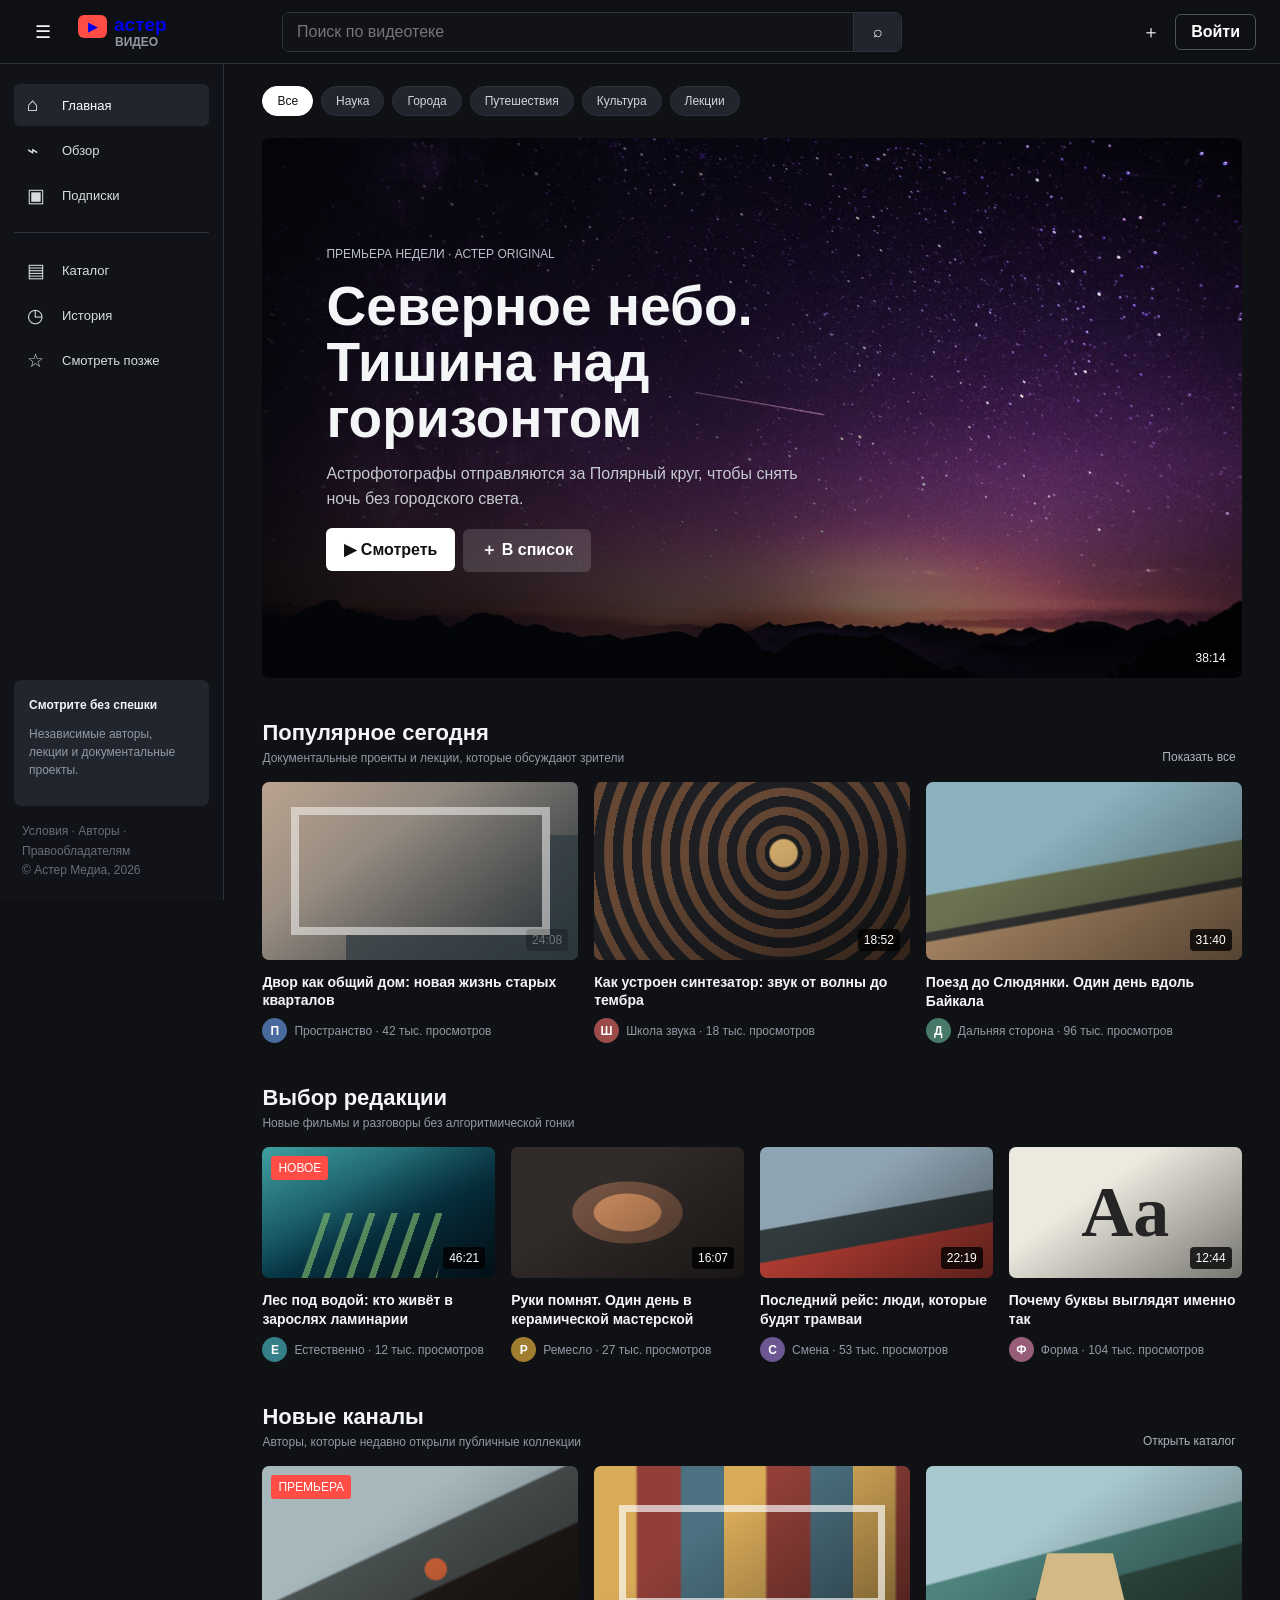
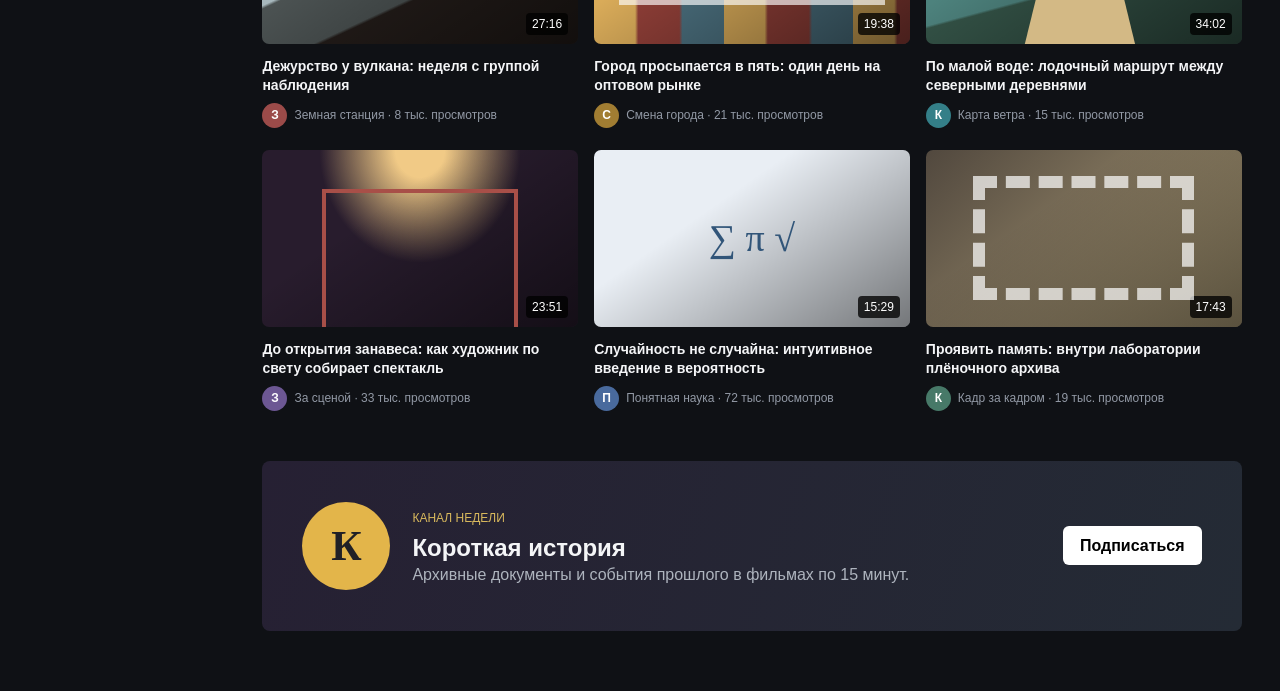
==== src/remnawave_manager/data/disguises/02-aster-observatory/index.html @ 61f70ca3 "First commit" ====
<!doctype html><html lang="ru"><head><meta charset="utf-8"><meta name="viewport" content="width=device-width,initial-scale=1"><meta name="robots" content="noindex,nofollow,noarchive"><meta name="referrer" content="no-referrer"><meta http-equiv="Content-Security-Policy" content="default-src 'self'; img-src 'self' data:; style-src 'self'; script-src 'self'; connect-src 'none'; object-src 'none'; base-uri 'none'; form-action 'self'"><title>Астер Видео — истории, которые остаются</title><link rel="stylesheet" href="styles.css"><script src="app.js" defer></script></head><body>
<header class="top"><button class="menu" aria-label="Открыть меню">☰</button><a class="logo" href="#home"><i>▶</i>астер<span>видео</span></a><label class="search"><input id="search" type="search" placeholder="Поиск по видеотеке" aria-label="Поиск видео"><button class="search-submit" aria-label="Найти">⌕</button></label><div class="actions"><button aria-label="Загрузить видео" data-upload>＋</button><button class="account" data-auth>Войти</button></div></header>
<aside class="sidebar"><nav><a class="active" href="#home"><span>⌂</span>Главная</a><a href="#discover"><span>⌁</span>Обзор</a><a href="#login" data-auth><span>▣</span>Подписки</a></nav><hr><nav><a href="#catalog"><span>▤</span>Каталог</a><a href="#login" data-auth><span>◷</span>История</a><a href="#login" data-auth><span>☆</span>Смотреть позже</a></nav><div class="side-note"><strong>Смотрите без спешки</strong><p>Независимые авторы, лекции и документальные проекты.</p></div><small>Условия · Авторы · Правообладателям<br>© Астер Медиа, 2026</small></aside>
<main id="home"><div class="chips" role="tablist"><button class="active" data-filter="all">Все</button><button data-filter="science">Наука</button><button data-filter="city">Города</button><button data-filter="travel">Путешествия</button><button data-filter="culture">Культура</button><button data-filter="education">Лекции</button></div>
<section class="featured" data-kind="science" data-search="звездное небо астрофотография север экспедиция"><img src="hero.jpg" alt="Звёздное небо над горным горизонтом"><div class="fade"></div><div class="feature-copy"><span>Премьера недели · Астер Original</span><h1>Северное небо.<br>Тишина над горизонтом</h1><p>Астрофотографы отправляются за Полярный круг, чтобы снять ночь без городского света.</p><button class="watch" data-video="Северное небо">▶ Смотреть</button><button class="later" data-auth>＋ В список</button></div><div class="duration">38:14</div></section>
<section class="section" id="discover"><header><div><h2>Популярное сегодня</h2><p>Документальные проекты и лекции, которые обсуждают зрители</p></div><button class="all" data-section="Популярное сегодня">Показать все</button></header><div class="video-grid progress-row" id="catalog">
<article data-kind="city" data-search="архитектура двор город реставрация"><button class="thumb thumb-city" data-video="Двор как общий дом"><span class="play">▶</span><i>24:08</i></button><h3>Двор как общий дом: новая жизнь старых кварталов</h3><p><span class="channel channel-blue">П</span>Пространство · 42 тыс. просмотров</p></article>
<article data-kind="education" data-search="музыка синтезатор лекция звук"><button class="thumb thumb-sound" data-video="Как устроен синтезатор"><span class="play">▶</span><i>18:52</i></button><h3>Как устроен синтезатор: звук от волны до тембра</h3><p><span class="channel channel-red">Ш</span>Школа звука · 18 тыс. просмотров</p></article>
<article data-kind="travel" data-search="поезд путешествие байкал маршрут"><button class="thumb thumb-rail" data-video="Поезд до Слюдянки"><span class="play">▶</span><i>31:40</i></button><h3>Поезд до Слюдянки. Один день вдоль Байкала</h3><p><span class="channel channel-green">Д</span>Дальняя сторона · 96 тыс. просмотров</p></article></div></section>
<section class="section"><header><div><h2>Выбор редакции</h2><p>Новые фильмы и разговоры без алгоритмической гонки</p></div></header><div class="video-grid editorial">
<article data-kind="science" data-search="биолог море водоросли исследование"><button class="thumb thumb-sea" data-video="Лес под водой"><span class="badge">НОВОЕ</span><span class="play">▶</span><i>46:21</i></button><h3>Лес под водой: кто живёт в зарослях ламинарии</h3><p><span class="channel channel-cyan">Е</span>Естественно · 12 тыс. просмотров</p></article>
<article data-kind="culture" data-search="керамика мастерская ремесло портрет"><button class="thumb thumb-clay" data-video="Руки помнят"><span class="play">▶</span><i>16:07</i></button><h3>Руки помнят. Один день в керамической мастерской</h3><p><span class="channel channel-yellow">Р</span>Ремесло · 27 тыс. просмотров</p></article>
<article data-kind="city" data-search="трамвай транспорт город инженер"><button class="thumb thumb-tram" data-video="Последний рейс"><span class="play">▶</span><i>22:19</i></button><h3>Последний рейс: люди, которые будят трамваи</h3><p><span class="channel channel-purple">С</span>Смена · 53 тыс. просмотров</p></article>
<article data-kind="education" data-search="типографика шрифт дизайн буквы"><button class="thumb thumb-type" data-video="Почему буквы выглядят так"><span class="play">▶</span><i>12:44</i></button><h3>Почему буквы выглядят именно так</h3><p><span class="channel channel-pink">Ф</span>Форма · 104 тыс. просмотров</p></article></div></section>
<section class="section fresh-channels"><header><div><h2>Новые каналы</h2><p>Авторы, которые недавно открыли публичные коллекции</p></div><button class="all" data-section="Новые каналы">Открыть каталог</button></header><div class="video-grid discoveries">
<article data-kind="science" data-search="геология вулканы экспедиция камчатка наука"><button class="thumb thumb-volcano" data-video="Дежурство у вулкана"><span class="badge">ПРЕМЬЕРА</span><span class="play">▶</span><i>27:16</i></button><h3>Дежурство у вулкана: неделя с группой наблюдения</h3><p><span class="channel channel-red">З</span>Земная станция · 8 тыс. просмотров</p></article>
<article data-kind="city" data-search="рынок город люди профессии утро"><button class="thumb thumb-market" data-video="Город просыпается в пять"><span class="play">▶</span><i>19:38</i></button><h3>Город просыпается в пять: один день на оптовом рынке</h3><p><span class="channel channel-yellow">С</span>Смена города · 21 тыс. просмотров</p></article>
<article data-kind="travel" data-search="река лодка север путешествие деревня"><button class="thumb thumb-river" data-video="По малой воде"><span class="play">▶</span><i>34:02</i></button><h3>По малой воде: лодочный маршрут между северными деревнями</h3><p><span class="channel channel-cyan">К</span>Карта ветра · 15 тыс. просмотров</p></article>
<article data-kind="culture" data-search="театр свет сцена культура спектакль"><button class="thumb thumb-stage" data-video="До открытия занавеса"><span class="play">▶</span><i>23:51</i></button><h3>До открытия занавеса: как художник по свету собирает спектакль</h3><p><span class="channel channel-purple">З</span>За сценой · 33 тыс. просмотров</p></article>
<article data-kind="education" data-search="математика вероятность лекция обучение"><button class="thumb thumb-math" data-video="Случайность не случайна"><span class="play">▶</span><i>15:29</i></button><h3>Случайность не случайна: интуитивное введение в вероятность</h3><p><span class="channel channel-blue">П</span>Понятная наука · 72 тыс. просмотров</p></article>
<article data-kind="culture" data-search="плёнка фотография архив культура лаборатория"><button class="thumb thumb-film" data-video="Проявить память"><span class="play">▶</span><i>17:43</i></button><h3>Проявить память: внутри лаборатории плёночного архива</h3><p><span class="channel channel-green">К</span>Кадр за кадром · 19 тыс. просмотров</p></article>
</div></section>
<section class="channel-banner"><span class="channel-mark">К</span><div><small>КАНАЛ НЕДЕЛИ</small><h2>Короткая история</h2><p>Архивные документы и события прошлого в фильмах по 15 минут.</p></div><button data-auth>Подписаться</button></section><p class="empty" hidden>По вашему запросу ничего не найдено. Попробуйте другое слово.</p></main>
<div class="viewer" hidden><div class="viewer-card" role="dialog" aria-modal="true" aria-label="Просмотр видео"><button class="viewer-close" aria-label="Закрыть">×</button><div class="screen"><div class="spinner"></div><span>Подготовка защищённого потока…</span></div><div class="viewer-info"><div><h2></h2><p>Полные версии премьер доступны участникам предпросмотра.</p></div><button data-auth>Получить доступ</button></div></div></div>
<div class="auth-modal" hidden><div class="auth-card" role="dialog" aria-modal="true" aria-labelledby="auth-title"><button class="auth-close" aria-label="Закрыть">×</button><span class="auth-logo">▶</span><h2 id="auth-title">Вход в Астер Видео</h2><p>Используйте почту, на которую пришло приглашение к предпросмотру.</p><form><label>Электронная почта<input type="email" required placeholder="name@example.ru"></label><label>Пароль<input type="password" required minlength="8" placeholder="Не менее 8 символов"></label><button>Продолжить</button></form><div class="token-step" hidden><strong>Нужен токен зрителя</strong><p>Аккаунт не найден в текущей волне предпросмотра. Токен выдаётся киноклубами и авторам каналов.</p><input type="text" placeholder="ASTR-••••-••••" aria-label="Токен зрителя"><button class="token-check">Проверить токен</button></div><small>Открытая видеотека и трейлеры доступны без регистрации.</small></div></div><div class="toast" role="status" hidden></div></body></html>
---- src/remnawave_manager/data/disguises/02-aster-observatory/styles.css ----
:root{--bg:#0f1115;--panel:#171a20;--soft:#21252d;--line:#2d323b;--ink:#f4f5f7;--muted:#9299a5;--accent:#ff4d45}*{box-sizing:border-box}body{margin:0;background:var(--bg);color:var(--ink);font-family:Arial,sans-serif;letter-spacing:0}button,input{font:inherit}button{cursor:pointer}.top{height:64px;position:fixed;z-index:20;inset:0 0 auto 0;display:grid;grid-template-columns:40px 190px minmax(260px,620px) 1fr;align-items:center;gap:14px;padding:0 24px;background:rgba(15,17,21,.96);border-bottom:1px solid var(--line)}.menu,.actions>button:not(.account){width:38px;height:38px;border:0;border-radius:50%;background:transparent;color:var(--ink);font-size:18px}.menu:hover,.actions>button:hover{background:var(--soft)}.logo{font-size:19px;font-weight:800;text-decoration:none}.logo i{display:inline-grid;place-items:center;width:29px;height:23px;margin-right:7px;border-radius:6px;background:var(--accent);font-style:normal;font-size:12px}.logo span{display:block;margin-left:37px;margin-top:-3px;color:var(--muted);font-size:12px;text-transform:uppercase}.search{height:40px;display:flex;border:1px solid var(--line);border-radius:7px;overflow:hidden}.search input{flex:1;min-width:0;border:0;background:#111318;color:#fff;padding:0 14px;outline:0}.search button{width:48px;border:0;border-left:1px solid var(--line);background:var(--soft);color:#fff}.actions{display:flex;align-items:center;justify-content:flex-end;gap:5px}.account{height:36px;border:1px solid #4a5260;border-radius:6px;padding:0 15px;background:transparent;color:#fff;font-weight:700}.sidebar{position:fixed;z-index:10;top:64px;bottom:0;width:224px;padding:20px 14px;display:flex;flex-direction:column;background:#111318;border-right:1px solid var(--line)}.sidebar nav{display:grid;gap:3px}.sidebar a{height:42px;display:flex;align-items:center;gap:16px;padding:0 13px;border-radius:6px;color:#d7dbe0;text-decoration:none;font-size:13px}.sidebar a span{width:19px;font-size:19px}.sidebar a.active,.sidebar a:hover{background:var(--soft);color:#fff}.sidebar hr{width:100%;border:0;border-top:1px solid var(--line);margin:16px 0}.side-note{margin-top:auto;padding:15px;border-radius:7px;background:var(--soft)}.side-note strong{font-size:12px}.side-note p{font-size:12px;line-height:1.5;color:var(--muted)}.sidebar>small{padding:16px 8px 0;color:#666d79;font-size:12px;line-height:1.6}main{min-width:0;margin-left:224px;padding:86px clamp(18px,3vw,48px) 60px}.chips{display:flex;gap:8px;overflow:auto;margin-bottom:22px}.chips button{white-space:nowrap;border:1px solid var(--line);border-radius:17px;padding:7px 14px;background:var(--soft);color:#d1d5db;font-size:12px}.chips button.active{background:#fff;color:#111;border-color:#fff}.featured{height:min(58vw,540px);min-height:390px;position:relative;overflow:hidden;border-radius:8px;background:#060708}.featured>img{width:100%;height:100%;object-fit:cover}.fade{position:absolute;inset:0;background:linear-gradient(90deg,rgba(3,5,8,.93) 0%,rgba(3,5,8,.56) 48%,rgba(3,5,8,.05) 80%),linear-gradient(0deg,rgba(3,5,8,.5),transparent 40%)}.feature-copy{position:absolute;left:clamp(24px,5vw,72px);top:50%;transform:translateY(-50%);max-width:570px}.feature-copy>span{font-size:12px;color:#b9c0ca;text-transform:uppercase}.feature-copy h1{font-size:clamp(36px,4.3vw,66px);line-height:1.02;margin:16px 0}.feature-copy p{max-width:500px;color:#c4c9d0;line-height:1.55}.feature-copy button{height:43px;border:0;border-radius:6px;padding:0 18px;font-weight:700}.watch{background:#fff;color:#111}.later{margin-left:8px;background:rgba(255,255,255,.15);color:#fff}.duration,.thumb i{position:absolute;right:10px;bottom:9px;padding:4px 6px;border-radius:4px;background:rgba(0,0,0,.78);color:#fff;font-style:normal;font-size:12px}.section{margin-top:42px}.section>header{display:flex;justify-content:space-between;align-items:end;margin-bottom:17px}.section h2{margin:0 0 5px;font-size:22px}.section header p{margin:0;color:var(--muted);font-size:12px}.all{border:0;background:transparent;color:#aeb5bf;font-size:12px}.video-grid{display:grid;grid-template-columns:repeat(3,minmax(0,1fr));gap:22px 16px}.editorial{grid-template-columns:repeat(4,minmax(0,1fr))}.video-grid article{min-width:0}.thumb{width:100%;aspect-ratio:16/9;position:relative;overflow:hidden;border:0;border-radius:7px;background-color:#252932;color:#fff}.thumb:before,.thumb:after{content:"";position:absolute}.thumb:before{inset:0;background:linear-gradient(145deg,transparent 35%,rgba(0,0,0,.5))}.thumb-city{background:linear-gradient(135deg,#baa38f,#505d65)}.thumb-city:after{inset:14% 9%;border:8px solid rgba(255,255,255,.5);box-shadow:55px 28px 0 rgba(45,58,64,.7)}.thumb-sound{background:radial-gradient(circle at 60% 40%,#e6bb75 0 6%,transparent 7%),repeating-radial-gradient(circle at 60% 40%,#654734 0 8px,#1e1f23 9px 19px)}.thumb-rail{background:linear-gradient(170deg,#8bb2be 0 48%,#6c7353 49% 64%,#333 65% 68%,#a88664 69%)}.thumb-sea{background:linear-gradient(155deg,#3fa0a0,#07394a 58%,#061f2d)}.thumb-sea:after{width:60%;height:100%;left:15%;background:repeating-linear-gradient(100deg,transparent 0 15px,rgba(134,193,109,.6) 16px 22px);transform:skew(-10deg)}.thumb-clay{background:radial-gradient(ellipse at center,#c8895d 0 20%,#725241 21% 33%,#312b29 34% 100%)}.thumb-tram{background:linear-gradient(170deg,#8fa4b3 0 48%,#323c3e 49% 67%,#b63e34 68%)}.thumb-type{background:#ece9df;color:#191919}.thumb-type:after{content:"Aa";inset:0;display:grid;place-items:center;font:bold 72px Georgia;color:#252525}.play{position:absolute;z-index:2;left:50%;top:50%;transform:translate(-50%,-50%);display:grid;place-items:center;width:42px;height:42px;border-radius:50%;background:rgba(8,9,12,.75);opacity:0;transition:.2s}.thumb:hover .play,.thumb:focus .play{opacity:1}.thumb b{position:absolute;left:0;right:0;bottom:0;height:3px;background:#555}.thumb b u{display:block;width:38%;height:100%;background:var(--accent)}.badge{position:absolute;z-index:2;left:9px;top:9px;padding:5px 7px;border-radius:3px;background:var(--accent);font-size:12px}.video-grid h3{margin:10px 0 8px;font-size:14px;line-height:1.35}.video-grid p{display:flex;align-items:center;gap:7px;margin:0;color:var(--muted);font-size:12px}.channel{display:grid;place-items:center;width:25px;height:25px;border-radius:50%;color:#fff;font-weight:700}.channel-blue{background:#496a9d}.channel-red{background:#9b4b49}.channel-green{background:#477968}.channel-cyan{background:#347f88}.channel-yellow{background:#a17d32}.channel-purple{background:#6c5793}.channel-pink{background:#985d78}.channel-banner{margin-top:50px;min-height:170px;display:flex;align-items:center;gap:22px;padding:26px 40px;border-radius:8px;background:linear-gradient(110deg,#262033,#242b35)}.channel-mark{display:grid;place-items:center;width:88px;height:88px;border-radius:50%;background:#e3b54a;color:#202026;font:bold 42px Georgia}.channel-banner div{flex:1}.channel-banner small{color:#d9b95d}.channel-banner h2{margin:8px 0 4px}.channel-banner p{margin:0;color:#aeb4be}.channel-banner button{height:39px;border:0;border-radius:6px;padding:0 17px;background:#fff;font-weight:700}.empty{text-align:center;padding:50px;color:var(--muted)}.viewer[hidden],.toast[hidden]{display:none}.viewer{position:fixed;z-index:50;inset:0;display:grid;place-items:center;padding:20px;background:rgba(0,0,0,.82)}.viewer-card{width:min(900px,100%);position:relative;background:var(--panel);border-radius:8px;overflow:hidden}.viewer-close{position:absolute;z-index:3;right:10px;top:8px;border:0;background:rgba(0,0,0,.5);color:#fff;font-size:24px}.screen{aspect-ratio:16/9;display:grid;place-items:center;align-content:center;gap:18px;background:#050607;color:var(--muted)}.spinner{width:40px;height:40px;border:3px solid #333;border-top-color:var(--accent);border-radius:50%;animation:spin 1s linear infinite}@keyframes spin{to{transform:rotate(360deg)}}.viewer-info{display:flex;align-items:center;gap:20px;padding:20px}.viewer-info div{flex:1}.viewer-info h2{margin:0 0 5px}.viewer-info p{margin:0;color:var(--muted)}.viewer-info button{padding:10px 14px;border:0;border-radius:5px;background:var(--accent);color:#fff}.toast{position:fixed;z-index:60;right:20px;bottom:20px;max-width:340px;padding:14px 18px;border:1px solid #434955;border-radius:6px;background:#242830;color:#fff;font-size:13px}@media(max-width:1000px){.editorial{grid-template-columns:repeat(2,1fr)}.sidebar{width:76px}.sidebar a{justify-content:center}.sidebar a{font-size:0}.sidebar a span{font-size:20px;text-align:center}.side-note,.sidebar>small{display:none}main{margin-left:76px}.top{grid-template-columns:36px 160px 1fr auto}.actions .account{display:none}}@media(max-width:680px){.top{height:58px;grid-template-columns:32px auto 1fr;padding:0 10px;gap:8px}.logo{font-size:16px}.logo span{display:none}.search{height:35px}.actions{display:none}.sidebar{top:auto;bottom:0;width:100%;height:58px;padding:0;background:#15181d;border:0;border-top:1px solid var(--line)}.sidebar nav:first-child{grid-template-columns:repeat(3,1fr);height:100%}.sidebar nav:nth-of-type(2),.sidebar hr{display:none}.sidebar a{height:100%;display:grid;place-items:center;padding:3px;font-size:12px;gap:1px}.sidebar a span{font-size:18px}main{margin-left:0;padding:76px 12px 80px}.featured{min-height:400px}.fade{background:linear-gradient(0deg,rgba(3,5,8,.94),rgba(3,5,8,.15) 80%)}.feature-copy{left:20px;right:20px;top:auto;bottom:30px;transform:none}.feature-copy h1{font-size:35px}.feature-copy p{font-size:13px}.video-grid,.editorial{grid-template-columns:repeat(2,minmax(0,1fr));gap:20px 10px}.video-grid h3{font-size:12px}.video-grid p{align-items:start}.channel-banner{padding:22px;align-items:flex-start}.channel-mark{width:54px;height:54px;font-size:27px}.channel-banner button{display:none}}@media(max-width:420px){.top{grid-template-columns:30px 105px 1fr}.search input{padding:0 8px}.search button{width:34px}.progress-row{display:flex;overflow:auto}.progress-row article{min-width:78vw}.channel{display:none}}
[hidden]{display:none!important}
.discoveries{grid-template-columns:repeat(3,minmax(0,1fr))}.thumb-volcano{background:radial-gradient(circle at 55% 58%,#e06b3e 0 5%,transparent 6%),linear-gradient(155deg,#a7b8bd 0 43%,#4c5353 44% 62%,#241d1a 63%)}.thumb-market{background:repeating-linear-gradient(90deg,#d9ab59 0 13%,#913f38 14% 27%,#4c7180 28% 41%)}.thumb-market:after{inset:22% 8%;border:7px solid rgba(255,255,255,.65)}.thumb-river{background:linear-gradient(165deg,#a9c9d0 0 45%,#4d827d 46% 61%,#345347 62%)}.thumb-river:after{left:35%;bottom:-12%;width:28%;height:75%;background:#d3b985;transform:perspective(80px) rotateX(24deg)}.thumb-stage{background:radial-gradient(ellipse at 50% 0,#f1ca86 0 11%,transparent 45%),#281c2d}.thumb-stage:after{inset:22% 19% 0;border:4px solid #a84f48;border-bottom:0}.thumb-math{background:#e9eef4;color:#18202a}.thumb-math:after{content:"∑  π  √";inset:0;display:grid;place-items:center;color:#315579;font:38px Georgia}.thumb-film{background:linear-gradient(135deg,#51483e,#b4a37c)}.thumb-film:after{inset:15%;border:12px dashed rgba(255,255,255,.7)}small{font-size:12px}@media(max-width:1000px){.discoveries{grid-template-columns:repeat(2,minmax(0,1fr))}}@media(max-width:680px){.discoveries{grid-template-columns:repeat(2,minmax(0,1fr))}}
.auth-modal{position:fixed;z-index:70;inset:0;display:grid;place-items:center;padding:20px;background:rgba(0,0,0,.82)}.auth-card{position:relative;width:min(430px,100%);padding:30px;border:1px solid var(--line);border-radius:8px;background:var(--panel)}.auth-close{position:absolute;right:11px;top:9px;border:0;background:transparent;color:#fff;font-size:22px}.auth-logo{display:grid;place-items:center;width:42px;height:34px;border-radius:7px;background:var(--accent);font-size:14px}.auth-card h2{margin:18px 0 8px}.auth-card>p,.token-step p{color:var(--muted);font-size:12px;line-height:1.55}.auth-card form,.token-step{display:grid;gap:10px;margin:20px 0}.auth-card label{display:grid;gap:5px;color:var(--muted);font-size:12px}.auth-card input{height:40px;border:1px solid var(--line);border-radius:5px;padding:0 10px;background:#111318;color:#fff}.auth-card form button,.token-step button{height:40px;border:0;border-radius:5px;background:var(--accent);color:#fff;font-weight:700}.auth-card>small{color:var(--muted);font-size:12px}.sidebar.open{transform:none!important}

small{font-size:12px}
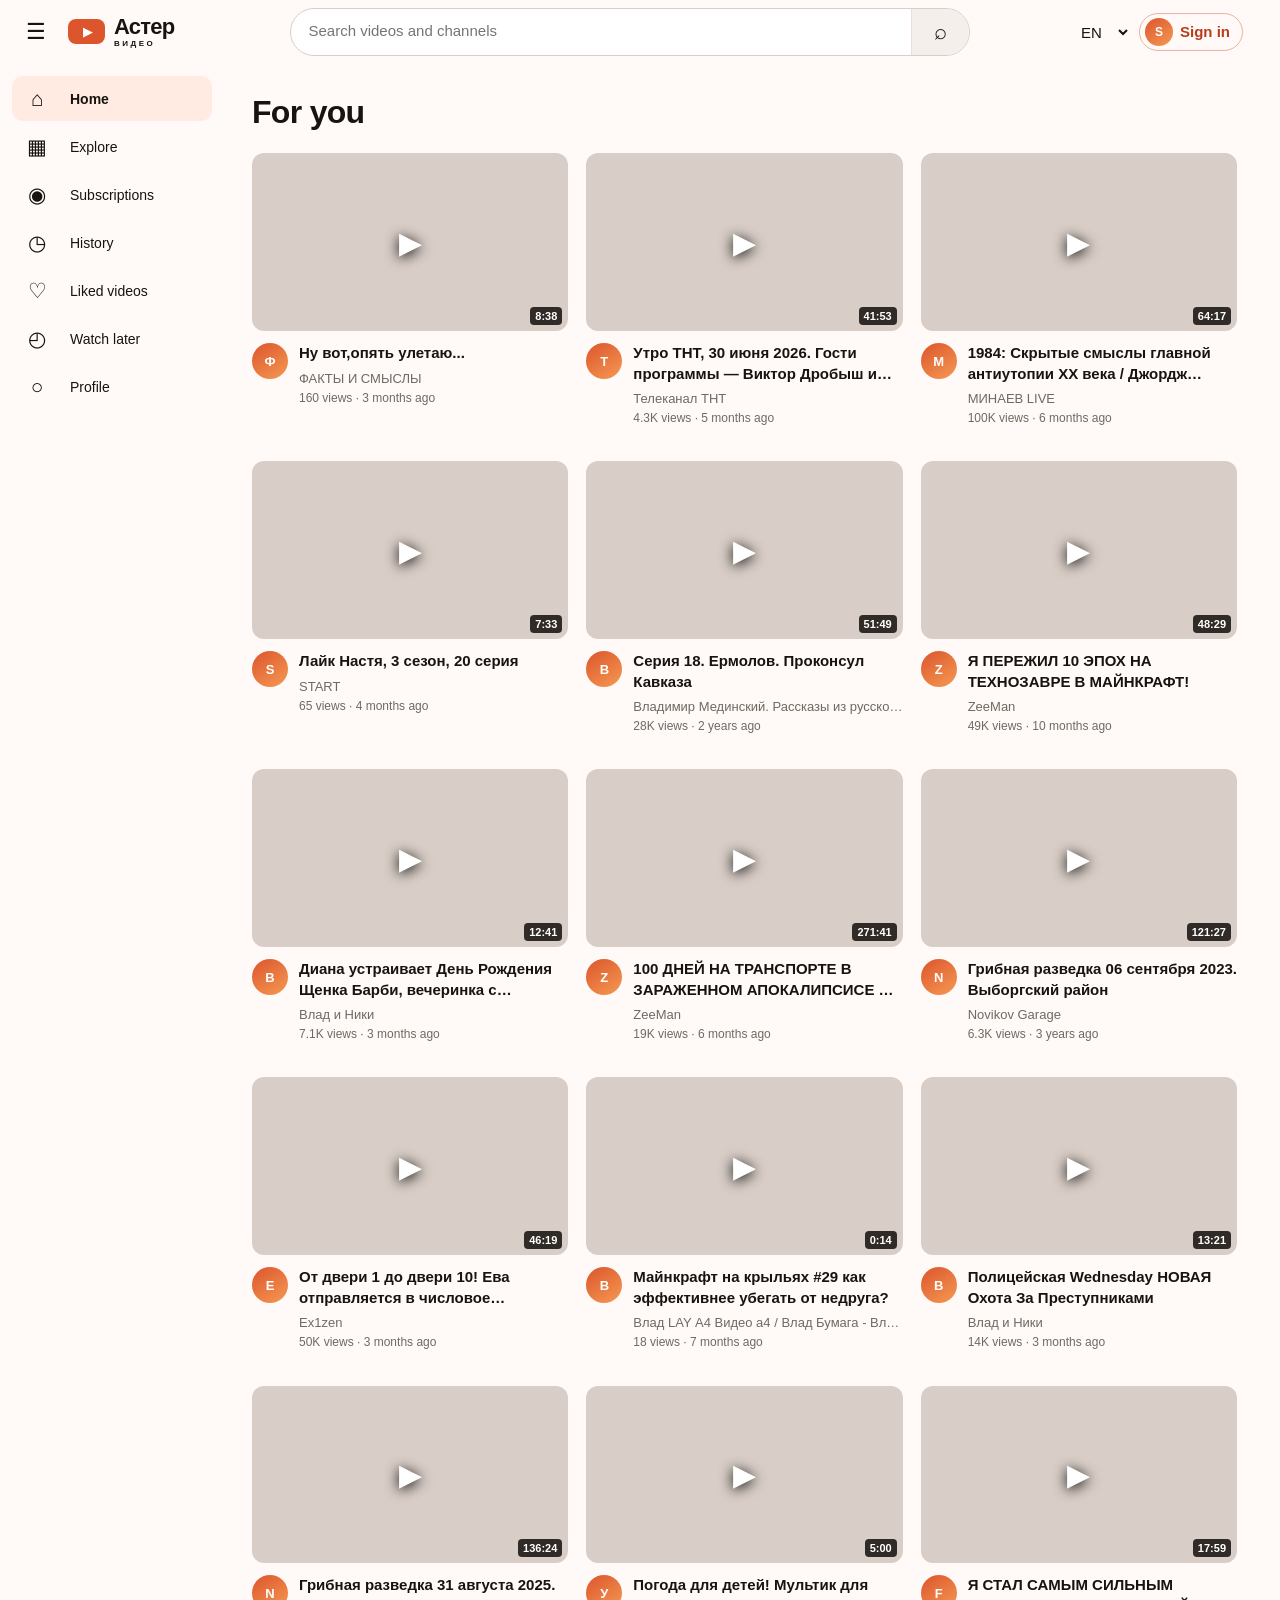
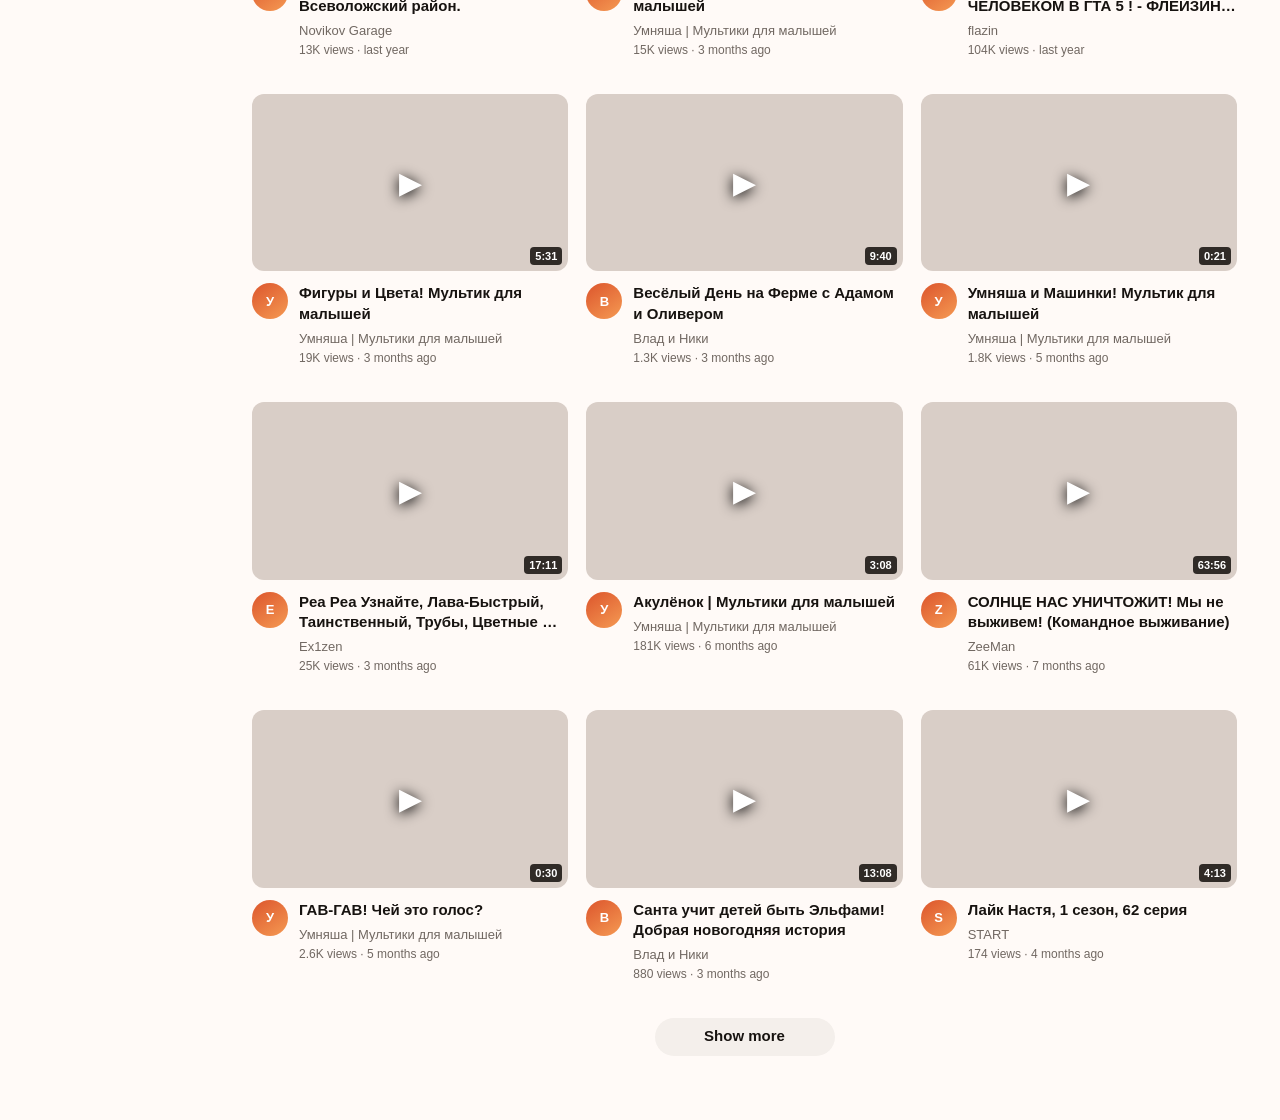
==== commit 8daa097e: "Major overhaul of placeholder sites 1 and 2" ====
--- a/src/remnawave_manager/data/disguises/02-aster-observatory/index.html
+++ b/src/remnawave_manager/data/disguises/02-aster-observatory/index.html
@@ -1,25 +1,30 @@
-<!doctype html><html lang="ru"><head><meta charset="utf-8"><meta name="viewport" content="width=device-width,initial-scale=1"><meta name="robots" content="noindex,nofollow,noarchive"><meta name="referrer" content="no-referrer"><meta http-equiv="Content-Security-Policy" content="default-src 'self'; img-src 'self' data:; style-src 'self'; script-src 'self'; connect-src 'none'; object-src 'none'; base-uri 'none'; form-action 'self'"><title>Астер Видео — истории, которые остаются</title><link rel="stylesheet" href="styles.css"><script src="app.js" defer></script></head><body>
-<header class="top"><button class="menu" aria-label="Открыть меню">☰</button><a class="logo" href="#home"><i>▶</i>астер<span>видео</span></a><label class="search"><input id="search" type="search" placeholder="Поиск по видеотеке" aria-label="Поиск видео"><button class="search-submit" aria-label="Найти">⌕</button></label><div class="actions"><button aria-label="Загрузить видео" data-upload>＋</button><button class="account" data-auth>Войти</button></div></header>
-<aside class="sidebar"><nav><a class="active" href="#home"><span>⌂</span>Главная</a><a href="#discover"><span>⌁</span>Обзор</a><a href="#login" data-auth><span>▣</span>Подписки</a></nav><hr><nav><a href="#catalog"><span>▤</span>Каталог</a><a href="#login" data-auth><span>◷</span>История</a><a href="#login" data-auth><span>☆</span>Смотреть позже</a></nav><div class="side-note"><strong>Смотрите без спешки</strong><p>Независимые авторы, лекции и документальные проекты.</p></div><small>Условия · Авторы · Правообладателям<br>© Астер Медиа, 2026</small></aside>
-<main id="home"><div class="chips" role="tablist"><button class="active" data-filter="all">Все</button><button data-filter="science">Наука</button><button data-filter="city">Города</button><button data-filter="travel">Путешествия</button><button data-filter="culture">Культура</button><button data-filter="education">Лекции</button></div>
-<section class="featured" data-kind="science" data-search="звездное небо астрофотография север экспедиция"><img src="hero.jpg" alt="Звёздное небо над горным горизонтом"><div class="fade"></div><div class="feature-copy"><span>Премьера недели · Астер Original</span><h1>Северное небо.<br>Тишина над горизонтом</h1><p>Астрофотографы отправляются за Полярный круг, чтобы снять ночь без городского света.</p><button class="watch" data-video="Северное небо">▶ Смотреть</button><button class="later" data-auth>＋ В список</button></div><div class="duration">38:14</div></section>
-<section class="section" id="discover"><header><div><h2>Популярное сегодня</h2><p>Документальные проекты и лекции, которые обсуждают зрители</p></div><button class="all" data-section="Популярное сегодня">Показать все</button></header><div class="video-grid progress-row" id="catalog">
-<article data-kind="city" data-search="архитектура двор город реставрация"><button class="thumb thumb-city" data-video="Двор как общий дом"><span class="play">▶</span><i>24:08</i></button><h3>Двор как общий дом: новая жизнь старых кварталов</h3><p><span class="channel channel-blue">П</span>Пространство · 42 тыс. просмотров</p></article>
-<article data-kind="education" data-search="музыка синтезатор лекция звук"><button class="thumb thumb-sound" data-video="Как устроен синтезатор"><span class="play">▶</span><i>18:52</i></button><h3>Как устроен синтезатор: звук от волны до тембра</h3><p><span class="channel channel-red">Ш</span>Школа звука · 18 тыс. просмотров</p></article>
-<article data-kind="travel" data-search="поезд путешествие байкал маршрут"><button class="thumb thumb-rail" data-video="Поезд до Слюдянки"><span class="play">▶</span><i>31:40</i></button><h3>Поезд до Слюдянки. Один день вдоль Байкала</h3><p><span class="channel channel-green">Д</span>Дальняя сторона · 96 тыс. просмотров</p></article></div></section>
-<section class="section"><header><div><h2>Выбор редакции</h2><p>Новые фильмы и разговоры без алгоритмической гонки</p></div></header><div class="video-grid editorial">
-<article data-kind="science" data-search="биолог море водоросли исследование"><button class="thumb thumb-sea" data-video="Лес под водой"><span class="badge">НОВОЕ</span><span class="play">▶</span><i>46:21</i></button><h3>Лес под водой: кто живёт в зарослях ламинарии</h3><p><span class="channel channel-cyan">Е</span>Естественно · 12 тыс. просмотров</p></article>
-<article data-kind="culture" data-search="керамика мастерская ремесло портрет"><button class="thumb thumb-clay" data-video="Руки помнят"><span class="play">▶</span><i>16:07</i></button><h3>Руки помнят. Один день в керамической мастерской</h3><p><span class="channel channel-yellow">Р</span>Ремесло · 27 тыс. просмотров</p></article>
-<article data-kind="city" data-search="трамвай транспорт город инженер"><button class="thumb thumb-tram" data-video="Последний рейс"><span class="play">▶</span><i>22:19</i></button><h3>Последний рейс: люди, которые будят трамваи</h3><p><span class="channel channel-purple">С</span>Смена · 53 тыс. просмотров</p></article>
-<article data-kind="education" data-search="типографика шрифт дизайн буквы"><button class="thumb thumb-type" data-video="Почему буквы выглядят так"><span class="play">▶</span><i>12:44</i></button><h3>Почему буквы выглядят именно так</h3><p><span class="channel channel-pink">Ф</span>Форма · 104 тыс. просмотров</p></article></div></section>
-<section class="section fresh-channels"><header><div><h2>Новые каналы</h2><p>Авторы, которые недавно открыли публичные коллекции</p></div><button class="all" data-section="Новые каналы">Открыть каталог</button></header><div class="video-grid discoveries">
-<article data-kind="science" data-search="геология вулканы экспедиция камчатка наука"><button class="thumb thumb-volcano" data-video="Дежурство у вулкана"><span class="badge">ПРЕМЬЕРА</span><span class="play">▶</span><i>27:16</i></button><h3>Дежурство у вулкана: неделя с группой наблюдения</h3><p><span class="channel channel-red">З</span>Земная станция · 8 тыс. просмотров</p></article>
-<article data-kind="city" data-search="рынок город люди профессии утро"><button class="thumb thumb-market" data-video="Город просыпается в пять"><span class="play">▶</span><i>19:38</i></button><h3>Город просыпается в пять: один день на оптовом рынке</h3><p><span class="channel channel-yellow">С</span>Смена города · 21 тыс. просмотров</p></article>
-<article data-kind="travel" data-search="река лодка север путешествие деревня"><button class="thumb thumb-river" data-video="По малой воде"><span class="play">▶</span><i>34:02</i></button><h3>По малой воде: лодочный маршрут между северными деревнями</h3><p><span class="channel channel-cyan">К</span>Карта ветра · 15 тыс. просмотров</p></article>
-<article data-kind="culture" data-search="театр свет сцена культура спектакль"><button class="thumb thumb-stage" data-video="До открытия занавеса"><span class="play">▶</span><i>23:51</i></button><h3>До открытия занавеса: как художник по свету собирает спектакль</h3><p><span class="channel channel-purple">З</span>За сценой · 33 тыс. просмотров</p></article>
-<article data-kind="education" data-search="математика вероятность лекция обучение"><button class="thumb thumb-math" data-video="Случайность не случайна"><span class="play">▶</span><i>15:29</i></button><h3>Случайность не случайна: интуитивное введение в вероятность</h3><p><span class="channel channel-blue">П</span>Понятная наука · 72 тыс. просмотров</p></article>
-<article data-kind="culture" data-search="плёнка фотография архив культура лаборатория"><button class="thumb thumb-film" data-video="Проявить память"><span class="play">▶</span><i>17:43</i></button><h3>Проявить память: внутри лаборатории плёночного архива</h3><p><span class="channel channel-green">К</span>Кадр за кадром · 19 тыс. просмотров</p></article>
-</div></section>
-<section class="channel-banner"><span class="channel-mark">К</span><div><small>КАНАЛ НЕДЕЛИ</small><h2>Короткая история</h2><p>Архивные документы и события прошлого в фильмах по 15 минут.</p></div><button data-auth>Подписаться</button></section><p class="empty" hidden>По вашему запросу ничего не найдено. Попробуйте другое слово.</p></main>
-<div class="viewer" hidden><div class="viewer-card" role="dialog" aria-modal="true" aria-label="Просмотр видео"><button class="viewer-close" aria-label="Закрыть">×</button><div class="screen"><div class="spinner"></div><span>Подготовка защищённого потока…</span></div><div class="viewer-info"><div><h2></h2><p>Полные версии премьер доступны участникам предпросмотра.</p></div><button data-auth>Получить доступ</button></div></div></div>
-<div class="auth-modal" hidden><div class="auth-card" role="dialog" aria-modal="true" aria-labelledby="auth-title"><button class="auth-close" aria-label="Закрыть">×</button><span class="auth-logo">▶</span><h2 id="auth-title">Вход в Астер Видео</h2><p>Используйте почту, на которую пришло приглашение к предпросмотру.</p><form><label>Электронная почта<input type="email" required placeholder="name@example.ru"></label><label>Пароль<input type="password" required minlength="8" placeholder="Не менее 8 символов"></label><button>Продолжить</button></form><div class="token-step" hidden><strong>Нужен токен зрителя</strong><p>Аккаунт не найден в текущей волне предпросмотра. Токен выдаётся киноклубами и авторам каналов.</p><input type="text" placeholder="ASTR-••••-••••" aria-label="Токен зрителя"><button class="token-check">Проверить токен</button></div><small>Открытая видеотека и трейлеры доступны без регистрации.</small></div></div><div class="toast" role="status" hidden></div></body></html>
+<!doctype html>
+<html lang="ru">
+  <head>
+    <meta charset="utf-8" />
+    <meta name="viewport" content="width=device-width,initial-scale=1" />
+    <meta name="robots" content="noindex,nofollow,noarchive" />
+    <meta name="referrer" content="no-referrer" />
+    <meta name="theme-color" content="#f5f3ef" />
+    <meta
+      http-equiv="Content-Security-Policy"
+      content="default-src 'self'; img-src 'self' data: blob: https://pic.rtbcdn.ru https://pic.rutube.ru https://static.rutubelist.ru; media-src 'self' blob:; style-src 'self'; script-src 'self'; connect-src 'self' https://rutube.ru; frame-src https://rutube.ru; object-src 'none'; base-uri 'none'; form-action 'self'"
+    />
+    <title>Астер Видео — истории, которым стоит уделить время</title>
+    <link rel="icon" href="favicon.svg" type="image/svg+xml" />
+    <link rel="stylesheet" href="styles.css" />
+    <script type="module" src="app.js"></script>
+  </head>
+  <body>
+    <div id="app" data-app="aster">
+      <main>
+        <p role="status">Загрузка Астер Видео… / Loading Aster Video…</p>
+      </main>
+    </div>
+    <div id="toast" role="status" hidden></div>
+    <noscript
+      >Включите JavaScript, чтобы открыть видеотеку. Enable JavaScript to open
+      the video library.</noscript
+    >
+  </body>
+</html>
--- a/src/remnawave_manager/data/disguises/02-aster-observatory/styles.css
+++ b/src/remnawave_manager/data/disguises/02-aster-observatory/styles.css
@@ -1,6 +1,421 @@
-:root{--bg:#0f1115;--panel:#171a20;--soft:#21252d;--line:#2d323b;--ink:#f4f5f7;--muted:#9299a5;--accent:#ff4d45}*{box-sizing:border-box}body{margin:0;background:var(--bg);color:var(--ink);font-family:Arial,sans-serif;letter-spacing:0}button,input{font:inherit}button{cursor:pointer}.top{height:64px;position:fixed;z-index:20;inset:0 0 auto 0;display:grid;grid-template-columns:40px 190px minmax(260px,620px) 1fr;align-items:center;gap:14px;padding:0 24px;background:rgba(15,17,21,.96);border-bottom:1px solid var(--line)}.menu,.actions>button:not(.account){width:38px;height:38px;border:0;border-radius:50%;background:transparent;color:var(--ink);font-size:18px}.menu:hover,.actions>button:hover{background:var(--soft)}.logo{font-size:19px;font-weight:800;text-decoration:none}.logo i{display:inline-grid;place-items:center;width:29px;height:23px;margin-right:7px;border-radius:6px;background:var(--accent);font-style:normal;font-size:12px}.logo span{display:block;margin-left:37px;margin-top:-3px;color:var(--muted);font-size:12px;text-transform:uppercase}.search{height:40px;display:flex;border:1px solid var(--line);border-radius:7px;overflow:hidden}.search input{flex:1;min-width:0;border:0;background:#111318;color:#fff;padding:0 14px;outline:0}.search button{width:48px;border:0;border-left:1px solid var(--line);background:var(--soft);color:#fff}.actions{display:flex;align-items:center;justify-content:flex-end;gap:5px}.account{height:36px;border:1px solid #4a5260;border-radius:6px;padding:0 15px;background:transparent;color:#fff;font-weight:700}.sidebar{position:fixed;z-index:10;top:64px;bottom:0;width:224px;padding:20px 14px;display:flex;flex-direction:column;background:#111318;border-right:1px solid var(--line)}.sidebar nav{display:grid;gap:3px}.sidebar a{height:42px;display:flex;align-items:center;gap:16px;padding:0 13px;border-radius:6px;color:#d7dbe0;text-decoration:none;font-size:13px}.sidebar a span{width:19px;font-size:19px}.sidebar a.active,.sidebar a:hover{background:var(--soft);color:#fff}.sidebar hr{width:100%;border:0;border-top:1px solid var(--line);margin:16px 0}.side-note{margin-top:auto;padding:15px;border-radius:7px;background:var(--soft)}.side-note strong{font-size:12px}.side-note p{font-size:12px;line-height:1.5;color:var(--muted)}.sidebar>small{padding:16px 8px 0;color:#666d79;font-size:12px;line-height:1.6}main{min-width:0;margin-left:224px;padding:86px clamp(18px,3vw,48px) 60px}.chips{display:flex;gap:8px;overflow:auto;margin-bottom:22px}.chips button{white-space:nowrap;border:1px solid var(--line);border-radius:17px;padding:7px 14px;background:var(--soft);color:#d1d5db;font-size:12px}.chips button.active{background:#fff;color:#111;border-color:#fff}.featured{height:min(58vw,540px);min-height:390px;position:relative;overflow:hidden;border-radius:8px;background:#060708}.featured>img{width:100%;height:100%;object-fit:cover}.fade{position:absolute;inset:0;background:linear-gradient(90deg,rgba(3,5,8,.93) 0%,rgba(3,5,8,.56) 48%,rgba(3,5,8,.05) 80%),linear-gradient(0deg,rgba(3,5,8,.5),transparent 40%)}.feature-copy{position:absolute;left:clamp(24px,5vw,72px);top:50%;transform:translateY(-50%);max-width:570px}.feature-copy>span{font-size:12px;color:#b9c0ca;text-transform:uppercase}.feature-copy h1{font-size:clamp(36px,4.3vw,66px);line-height:1.02;margin:16px 0}.feature-copy p{max-width:500px;color:#c4c9d0;line-height:1.55}.feature-copy button{height:43px;border:0;border-radius:6px;padding:0 18px;font-weight:700}.watch{background:#fff;color:#111}.later{margin-left:8px;background:rgba(255,255,255,.15);color:#fff}.duration,.thumb i{position:absolute;right:10px;bottom:9px;padding:4px 6px;border-radius:4px;background:rgba(0,0,0,.78);color:#fff;font-style:normal;font-size:12px}.section{margin-top:42px}.section>header{display:flex;justify-content:space-between;align-items:end;margin-bottom:17px}.section h2{margin:0 0 5px;font-size:22px}.section header p{margin:0;color:var(--muted);font-size:12px}.all{border:0;background:transparent;color:#aeb5bf;font-size:12px}.video-grid{display:grid;grid-template-columns:repeat(3,minmax(0,1fr));gap:22px 16px}.editorial{grid-template-columns:repeat(4,minmax(0,1fr))}.video-grid article{min-width:0}.thumb{width:100%;aspect-ratio:16/9;position:relative;overflow:hidden;border:0;border-radius:7px;background-color:#252932;color:#fff}.thumb:before,.thumb:after{content:"";position:absolute}.thumb:before{inset:0;background:linear-gradient(145deg,transparent 35%,rgba(0,0,0,.5))}.thumb-city{background:linear-gradient(135deg,#baa38f,#505d65)}.thumb-city:after{inset:14% 9%;border:8px solid rgba(255,255,255,.5);box-shadow:55px 28px 0 rgba(45,58,64,.7)}.thumb-sound{background:radial-gradient(circle at 60% 40%,#e6bb75 0 6%,transparent 7%),repeating-radial-gradient(circle at 60% 40%,#654734 0 8px,#1e1f23 9px 19px)}.thumb-rail{background:linear-gradient(170deg,#8bb2be 0 48%,#6c7353 49% 64%,#333 65% 68%,#a88664 69%)}.thumb-sea{background:linear-gradient(155deg,#3fa0a0,#07394a 58%,#061f2d)}.thumb-sea:after{width:60%;height:100%;left:15%;background:repeating-linear-gradient(100deg,transparent 0 15px,rgba(134,193,109,.6) 16px 22px);transform:skew(-10deg)}.thumb-clay{background:radial-gradient(ellipse at center,#c8895d 0 20%,#725241 21% 33%,#312b29 34% 100%)}.thumb-tram{background:linear-gradient(170deg,#8fa4b3 0 48%,#323c3e 49% 67%,#b63e34 68%)}.thumb-type{background:#ece9df;color:#191919}.thumb-type:after{content:"Aa";inset:0;display:grid;place-items:center;font:bold 72px Georgia;color:#252525}.play{position:absolute;z-index:2;left:50%;top:50%;transform:translate(-50%,-50%);display:grid;place-items:center;width:42px;height:42px;border-radius:50%;background:rgba(8,9,12,.75);opacity:0;transition:.2s}.thumb:hover .play,.thumb:focus .play{opacity:1}.thumb b{position:absolute;left:0;right:0;bottom:0;height:3px;background:#555}.thumb b u{display:block;width:38%;height:100%;background:var(--accent)}.badge{position:absolute;z-index:2;left:9px;top:9px;padding:5px 7px;border-radius:3px;background:var(--accent);font-size:12px}.video-grid h3{margin:10px 0 8px;font-size:14px;line-height:1.35}.video-grid p{display:flex;align-items:center;gap:7px;margin:0;color:var(--muted);font-size:12px}.channel{display:grid;place-items:center;width:25px;height:25px;border-radius:50%;color:#fff;font-weight:700}.channel-blue{background:#496a9d}.channel-red{background:#9b4b49}.channel-green{background:#477968}.channel-cyan{background:#347f88}.channel-yellow{background:#a17d32}.channel-purple{background:#6c5793}.channel-pink{background:#985d78}.channel-banner{margin-top:50px;min-height:170px;display:flex;align-items:center;gap:22px;padding:26px 40px;border-radius:8px;background:linear-gradient(110deg,#262033,#242b35)}.channel-mark{display:grid;place-items:center;width:88px;height:88px;border-radius:50%;background:#e3b54a;color:#202026;font:bold 42px Georgia}.channel-banner div{flex:1}.channel-banner small{color:#d9b95d}.channel-banner h2{margin:8px 0 4px}.channel-banner p{margin:0;color:#aeb4be}.channel-banner button{height:39px;border:0;border-radius:6px;padding:0 17px;background:#fff;font-weight:700}.empty{text-align:center;padding:50px;color:var(--muted)}.viewer[hidden],.toast[hidden]{display:none}.viewer{position:fixed;z-index:50;inset:0;display:grid;place-items:center;padding:20px;background:rgba(0,0,0,.82)}.viewer-card{width:min(900px,100%);position:relative;background:var(--panel);border-radius:8px;overflow:hidden}.viewer-close{position:absolute;z-index:3;right:10px;top:8px;border:0;background:rgba(0,0,0,.5);color:#fff;font-size:24px}.screen{aspect-ratio:16/9;display:grid;place-items:center;align-content:center;gap:18px;background:#050607;color:var(--muted)}.spinner{width:40px;height:40px;border:3px solid #333;border-top-color:var(--accent);border-radius:50%;animation:spin 1s linear infinite}@keyframes spin{to{transform:rotate(360deg)}}.viewer-info{display:flex;align-items:center;gap:20px;padding:20px}.viewer-info div{flex:1}.viewer-info h2{margin:0 0 5px}.viewer-info p{margin:0;color:var(--muted)}.viewer-info button{padding:10px 14px;border:0;border-radius:5px;background:var(--accent);color:#fff}.toast{position:fixed;z-index:60;right:20px;bottom:20px;max-width:340px;padding:14px 18px;border:1px solid #434955;border-radius:6px;background:#242830;color:#fff;font-size:13px}@media(max-width:1000px){.editorial{grid-template-columns:repeat(2,1fr)}.sidebar{width:76px}.sidebar a{justify-content:center}.sidebar a{font-size:0}.sidebar a span{font-size:20px;text-align:center}.side-note,.sidebar>small{display:none}main{margin-left:76px}.top{grid-template-columns:36px 160px 1fr auto}.actions .account{display:none}}@media(max-width:680px){.top{height:58px;grid-template-columns:32px auto 1fr;padding:0 10px;gap:8px}.logo{font-size:16px}.logo span{display:none}.search{height:35px}.actions{display:none}.sidebar{top:auto;bottom:0;width:100%;height:58px;padding:0;background:#15181d;border:0;border-top:1px solid var(--line)}.sidebar nav:first-child{grid-template-columns:repeat(3,1fr);height:100%}.sidebar nav:nth-of-type(2),.sidebar hr{display:none}.sidebar a{height:100%;display:grid;place-items:center;padding:3px;font-size:12px;gap:1px}.sidebar a span{font-size:18px}main{margin-left:0;padding:76px 12px 80px}.featured{min-height:400px}.fade{background:linear-gradient(0deg,rgba(3,5,8,.94),rgba(3,5,8,.15) 80%)}.feature-copy{left:20px;right:20px;top:auto;bottom:30px;transform:none}.feature-copy h1{font-size:35px}.feature-copy p{font-size:13px}.video-grid,.editorial{grid-template-columns:repeat(2,minmax(0,1fr));gap:20px 10px}.video-grid h3{font-size:12px}.video-grid p{align-items:start}.channel-banner{padding:22px;align-items:flex-start}.channel-mark{width:54px;height:54px;font-size:27px}.channel-banner button{display:none}}@media(max-width:420px){.top{grid-template-columns:30px 105px 1fr}.search input{padding:0 8px}.search button{width:34px}.progress-row{display:flex;overflow:auto}.progress-row article{min-width:78vw}.channel{display:none}}
-[hidden]{display:none!important}
-.discoveries{grid-template-columns:repeat(3,minmax(0,1fr))}.thumb-volcano{background:radial-gradient(circle at 55% 58%,#e06b3e 0 5%,transparent 6%),linear-gradient(155deg,#a7b8bd 0 43%,#4c5353 44% 62%,#241d1a 63%)}.thumb-market{background:repeating-linear-gradient(90deg,#d9ab59 0 13%,#913f38 14% 27%,#4c7180 28% 41%)}.thumb-market:after{inset:22% 8%;border:7px solid rgba(255,255,255,.65)}.thumb-river{background:linear-gradient(165deg,#a9c9d0 0 45%,#4d827d 46% 61%,#345347 62%)}.thumb-river:after{left:35%;bottom:-12%;width:28%;height:75%;background:#d3b985;transform:perspective(80px) rotateX(24deg)}.thumb-stage{background:radial-gradient(ellipse at 50% 0,#f1ca86 0 11%,transparent 45%),#281c2d}.thumb-stage:after{inset:22% 19% 0;border:4px solid #a84f48;border-bottom:0}.thumb-math{background:#e9eef4;color:#18202a}.thumb-math:after{content:"∑  π  √";inset:0;display:grid;place-items:center;color:#315579;font:38px Georgia}.thumb-film{background:linear-gradient(135deg,#51483e,#b4a37c)}.thumb-film:after{inset:15%;border:12px dashed rgba(255,255,255,.7)}small{font-size:12px}@media(max-width:1000px){.discoveries{grid-template-columns:repeat(2,minmax(0,1fr))}}@media(max-width:680px){.discoveries{grid-template-columns:repeat(2,minmax(0,1fr))}}
-.auth-modal{position:fixed;z-index:70;inset:0;display:grid;place-items:center;padding:20px;background:rgba(0,0,0,.82)}.auth-card{position:relative;width:min(430px,100%);padding:30px;border:1px solid var(--line);border-radius:8px;background:var(--panel)}.auth-close{position:absolute;right:11px;top:9px;border:0;background:transparent;color:#fff;font-size:22px}.auth-logo{display:grid;place-items:center;width:42px;height:34px;border-radius:7px;background:var(--accent);font-size:14px}.auth-card h2{margin:18px 0 8px}.auth-card>p,.token-step p{color:var(--muted);font-size:12px;line-height:1.55}.auth-card form,.token-step{display:grid;gap:10px;margin:20px 0}.auth-card label{display:grid;gap:5px;color:var(--muted);font-size:12px}.auth-card input{height:40px;border:1px solid var(--line);border-radius:5px;padding:0 10px;background:#111318;color:#fff}.auth-card form button,.token-step button{height:40px;border:0;border-radius:5px;background:var(--accent);color:#fff;font-weight:700}.auth-card>small{color:var(--muted);font-size:12px}.sidebar.open{transform:none!important}
-
-small{font-size:12px}
+:root {
+  color-scheme: light;
+  --page: #fffaf7;
+  --surface: #fff;
+  --soft: #f4efeb;
+  --hover: #ebe4df;
+  --ink: #171310;
+  --muted: #716862;
+  --line: #e8dfd9;
+  --accent: #dc552c;
+  --accent-dark: #b83d1c;
+  --accent-soft: #ffebe2;
+  --header: 64px;
+  --sidebar: 224px;
+  font: 15px Inter, Roboto, "Segoe UI", Arial, sans-serif;
+  color: var(--ink);
+  background: var(--page);
+  font-synthesis: none;
+}
+* { box-sizing: border-box; }
+html { scrollbar-gutter: stable; }
+body { margin: 0; background: var(--page); }
+button, input, select, textarea { font: inherit; }
+button, a, input, textarea, select { -webkit-tap-highlight-color: transparent; }
+a { color: inherit; text-decoration: none; }
+a:hover { text-decoration: underline; }
+img { max-width: 100%; }
+[hidden] { display: none !important; }
+button, .button {
+  min-height: 38px;
+  border: 0;
+  border-radius: 20px;
+  padding: 9px 16px;
+  display: inline-flex;
+  align-items: center;
+  justify-content: center;
+  gap: 7px;
+  color: var(--ink);
+  background: var(--soft);
+  cursor: pointer;
+  line-height: 1.25;
+  text-decoration: none;
+  font-weight: 600;
+}
+button:hover, .button:hover { background: var(--hover); text-decoration: none; }
+button:disabled { opacity: .55; cursor: wait; }
+button[aria-pressed="true"] { color: var(--accent-dark); background: var(--accent-soft); }
+.primary { color: #fff; background: var(--accent); }
+.primary:hover { background: var(--accent-dark); }
+input, textarea, select {
+  min-width: 0;
+  max-width: 100%;
+  border: 1px solid #d8cec8;
+  border-radius: 10px;
+  padding: 11px 13px;
+  color: var(--ink);
+  background: var(--surface);
+}
+textarea { resize: vertical; line-height: 1.55; }
+input[type="file"] { width: 100%; padding: 6px; color: var(--muted); background: var(--soft); cursor: pointer; }
+input[type="file"]::file-selector-button {
+  min-height: 36px;
+  margin-right: 12px;
+  padding: 8px 14px;
+  border: 0;
+  border-radius: 9px;
+  color: #fff;
+  background: var(--accent);
+  cursor: pointer;
+  font-weight: 700;
+}
+input[type="file"]::file-selector-button:hover { background: var(--accent-dark); }
+:focus-visible { outline: 3px solid #f19a79; outline-offset: 2px; }
+h1, h2, h3, p { margin-top: 0; }
+h1 { font-size: clamp(25px, 2.5vw, 34px); line-height: 1.2; letter-spacing: -.7px; }
+h2 { font-size: 21px; line-height: 1.3; letter-spacing: -.35px; }
+h3 { font-size: 16px; line-height: 1.35; }
+p { line-height: 1.55; }
+
+.top {
+  position: sticky;
+  top: 0;
+  z-index: 40;
+  height: var(--header);
+  padding: 0 22px 0 16px;
+  display: grid;
+  grid-template-columns: minmax(180px, 1fr) minmax(240px, 680px) minmax(180px, 1fr);
+  align-items: center;
+  gap: 12px;
+  background: #fffaf7f5;
+  backdrop-filter: blur(14px);
+}
+.top-brand { display: flex; align-items: center; gap: 12px; }
+.logo {
+  display: flex;
+  align-items: center;
+  gap: 9px;
+  width: max-content;
+  font-size: 22px;
+  font-weight: 800;
+  letter-spacing: -.8px;
+  line-height: .9;
+}
+.logo:hover { text-decoration: none; }
+.logo small { display: block; margin-top: 4px; font-size: 8px; letter-spacing: 2.5px; text-transform: uppercase; }
+.logo-mark {
+  width: 37px;
+  height: 25px;
+  border-radius: 8px;
+  display: grid;
+  place-items: center;
+  padding-left: 2px;
+  color: #fff;
+  background: var(--accent);
+  font-size: 13px;
+}
+.menu.icon-button { display: inline-grid; place-items: center; font-size: 22px; }
+.search {
+  width: 100%;
+  display: flex;
+  border: 1px solid #d8cec8;
+  border-radius: 24px;
+  overflow: hidden;
+  background: var(--surface);
+}
+.search:focus-within { border-color: var(--accent); box-shadow: inset 1px 0 var(--accent); }
+.search input { width: 100%; height: 42px; padding: 0 18px; border: 0; border-radius: 0; outline: 0; background: transparent; }
+.search button { width: 58px; min-height: 40px; flex: none; border-left: 1px solid var(--line); border-radius: 0; font-size: 22px; }
+.top-actions { justify-self: end; display: flex; align-items: center; gap: 8px; }
+.top-actions select { width: 61px; min-height: 38px; padding: 7px; border: 0; background: transparent; }
+.account { max-width: 190px; padding: 4px 12px 4px 5px; color: var(--accent-dark); background: transparent; border: 1px solid #e9b39f; }
+.account:hover { background: var(--accent-soft); }
+.account-avatar, .channel-avatar {
+  width: 36px;
+  height: 36px;
+  border-radius: 50%;
+  display: grid;
+  place-items: center;
+  flex: none;
+  color: #fff;
+  background: linear-gradient(145deg, var(--accent), #f59a53);
+  font-size: 13px;
+  font-weight: 800;
+}
+.channel-avatar { position: relative; overflow: hidden; }
+.channel-avatar img { position: absolute; inset: 0; width: 100%; height: 100%; object-fit: cover; }
+.account-avatar { width: 28px; height: 28px; font-size: 12px; }
+.account-name { overflow: hidden; text-overflow: ellipsis; white-space: nowrap; }
+.icon-button { min-width: 40px; min-height: 40px; padding: 4px; border: 0; background: transparent; }
+
+.sidebar {
+  position: fixed;
+  z-index: 30;
+  top: var(--header);
+  bottom: 0;
+  left: 0;
+  width: var(--sidebar);
+  padding: 12px;
+  overflow-y: auto;
+  background: var(--page);
+}
+.sidebar nav { display: flex; flex-direction: column; gap: 3px; }
+.sidebar nav a {
+  min-height: 45px;
+  padding: 0 14px;
+  border-radius: 11px;
+  display: flex;
+  align-items: center;
+  gap: 22px;
+  font-size: 14px;
+  font-weight: 500;
+}
+.sidebar nav a > span:first-child { width: 22px; text-align: center; font-size: 21px; }
+.sidebar nav a:hover { background: var(--soft); text-decoration: none; }
+.sidebar nav a.active { background: var(--accent-soft); font-weight: 700; }
+.sidebar-backdrop { display: none; }
+main { min-height: calc(100vh - var(--header)); margin-left: var(--sidebar); padding: 24px 28px 64px; outline: none; }
+main:focus-visible { outline: none; }
+@media (min-width: 701px) {
+  #app.sidebar-compact .sidebar { width: 88px; }
+  #app.sidebar-compact main { margin-left: 88px; }
+  #app.sidebar-compact .sidebar nav a { min-height: 64px; padding: 8px 4px; flex-direction: column; justify-content: center; gap: 4px; font-size: 10px; text-align: center; }
+}
+main > * { min-width: 0; }
+.page-head { margin: 5px 0 22px; display: flex; align-items: center; justify-content: space-between; gap: 18px; }
+.page-head h1 { margin: 0; overflow-wrap: anywhere; }
+.button-row { display: flex; align-items: center; flex-wrap: wrap; gap: 8px; min-width: 0; }
+.chips { margin: 0 0 22px; padding-bottom: 4px; display: flex; gap: 10px; overflow-x: auto; scrollbar-width: thin; }
+.chips button, .chips .button { min-height: 34px; padding: 7px 14px; border-radius: 9px; flex: none; font-size: 13px; }
+.chips button[aria-pressed="true"] { color: #fff; background: var(--ink); }
+.filters { margin: -8px 0 20px; padding: 16px; border-radius: 12px; display: flex; flex-wrap: wrap; gap: 12px; background: var(--soft); }
+.filters .field { width: min(210px, 100%); }
+.field { display: flex; flex-direction: column; gap: 7px; min-width: 0; font-size: 13px; }
+.field > span { color: var(--muted); }
+
+.video-grid { display: grid; grid-template-columns: repeat(3, minmax(0, 1fr)); gap: 34px 18px; margin-bottom: 34px; }
+.video-card { min-width: 0; }
+.thumb-wrap { position: relative; }
+.thumb { position: relative; display: block; overflow: hidden; aspect-ratio: 16 / 9; border-radius: 12px; background: #d9cec7; }
+.thumb img { width: 100%; height: 100%; display: block; object-fit: cover; transition: transform .18s ease; }
+.thumb:hover img { transform: scale(1.018); }
+.thumb-play { position: absolute; inset: 0; display: grid; place-items: center; color: #fff; font-size: 30px; text-shadow: 0 2px 14px #000; opacity: 0; }
+.thumb:hover .thumb-play, .thumb:focus-visible .thumb-play, .thumb:not(:has(img:not([hidden]))) .thumb-play { opacity: 1; }
+.duration { position: absolute; right: 6px; bottom: 6px; padding: 3px 5px; border-radius: 4px; color: #fff; background: #171310de; font-size: 11px; font-weight: 700; font-variant-numeric: tabular-nums; }
+.thumb progress { position: absolute; bottom: 0; left: 0; width: 100%; height: 4px; border: 0; accent-color: var(--accent); }
+.card-save { position: absolute; top: 7px; right: 7px; width: 34px; min-height: 34px; padding: 0; border-radius: 50%; color: #fff; background: #171310d9; opacity: 0; }
+.thumb-wrap:hover .card-save, .card-save:focus-visible, .card-save[aria-pressed="true"] { opacity: 1; }
+.card-save:hover { background: #171310; }
+.card-body { padding-top: 12px; display: grid; grid-template-columns: 36px minmax(0, 1fr); gap: 11px; }
+.channel-avatar.large { width: 42px; height: 42px; }
+.card-copy { min-width: 0; }
+.video-card h3 { margin: 0 0 7px; display: -webkit-box; overflow: hidden; overflow-wrap: anywhere; -webkit-line-clamp: 2; -webkit-box-orient: vertical; font-size: 15px; font-weight: 650; }
+.channel-link { display: block; overflow: hidden; text-overflow: ellipsis; white-space: nowrap; color: var(--muted); font-size: 13px; }
+.meta { margin: 3px 0 0; color: var(--muted); font-size: 12px; overflow-wrap: anywhere; }
+.more { min-width: 180px; margin: 8px auto 0; display: flex; }
+
+.watch-page { padding-top: 20px; }
+.watch-layout { max-width: 1720px; margin: auto; display: grid; grid-template-columns: minmax(0, 1fr) 390px; gap: 26px; align-items: start; }
+.watch-primary { min-width: 0; }
+.screen { overflow: hidden; aspect-ratio: 16 / 9; border-radius: 13px; background: #111; box-shadow: 0 8px 30px #3d1a0c14; }
+.screen iframe { width: 100%; height: 100%; display: block; border: 0; }
+.screen video { width: 100%; height: 100%; display: block; object-fit: contain; }
+.player-status { margin: 10px 0; padding: 10px 13px; border-radius: 8px; color: var(--accent-dark); background: var(--accent-soft); font-size: 13px; }
+.player-links { margin: 10px 0 18px; display: flex; align-items: center; gap: 16px; color: var(--muted); font-size: 12px; }
+.player-links button { min-height: 31px; padding: 6px 11px; font-size: 12px; }
+.watch-title { margin: 16px 0 6px; font-size: clamp(20px, 2vw, 25px); line-height: 1.3; letter-spacing: -.35px; overflow-wrap: anywhere; }
+.watch-actions { margin-top: 14px; padding-bottom: 15px; display: flex; align-items: center; justify-content: space-between; gap: 16px; border-bottom: 1px solid var(--line); }
+.watch-channel { min-width: 0; display: flex; align-items: center; gap: 11px; }
+.channel-title { max-width: 230px; overflow: hidden; text-overflow: ellipsis; white-space: nowrap; font-weight: 700; }
+.watch-actions .button-row { justify-content: flex-end; }
+.watch-actions button { padding-left: 11px; padding-right: 11px; white-space: nowrap; font-size: 13px; }
+.description { margin: 16px 0 28px; padding: 14px 16px; border-radius: 12px; background: var(--soft); }
+.description summary { cursor: pointer; font-size: 13px; font-weight: 700; }
+.description p { max-height: 330px; margin: 13px 0 0; overflow: auto; white-space: pre-wrap; overflow-wrap: anywhere; font-size: 13px; }
+.watch-rail h2 { margin: 2px 0 15px; font-size: 18px; }
+.related-grid { display: flex; flex-direction: column; gap: 13px; }
+.related-grid .video-card { display: grid; grid-template-columns: 168px minmax(0, 1fr); gap: 10px; }
+.related-grid .thumb { border-radius: 8px; }
+.related-grid .card-save, .related-grid .channel-avatar { display: none; }
+.related-grid .card-body { padding: 2px 0 0; display: block; }
+.related-grid .video-card h3 { margin-bottom: 5px; font-size: 13px; }
+.related-grid .channel-link, .related-grid .meta { font-size: 11px; }
+
+.channel-banner { margin-bottom: 26px; padding: 28px; border-radius: 16px; display: flex; align-items: center; flex-wrap: wrap; gap: 20px; background: linear-gradient(110deg, var(--accent-soft), #fff3ec); }
+.channel-banner > div { min-width: 180px; flex: 1; }
+.channel-banner > a { max-width: 100%; overflow-wrap: anywhere; }
+.channel-banner h1 { margin-bottom: 7px; overflow-wrap: anywhere; }
+.channel-banner p { margin: 0; color: var(--muted); font-size: 13px; }
+.avatar { width: 84px; height: 84px; flex: none; border-radius: 50%; object-fit: cover; background: var(--accent-soft); }
+.initials { display: grid; place-items: center; font-size: 34px; }
+.eyebrow { display: block; margin-bottom: 8px; color: var(--accent-dark); font-size: 10px; font-weight: 800; letter-spacing: 1.5px; text-transform: uppercase; }
+.empty-state, .signin-prompt { max-width: 720px; margin: 50px auto; padding: 58px 24px; border-radius: 18px; text-align: center; color: var(--muted); background: var(--soft); }
+.empty-symbol { display: block; margin-bottom: 14px; color: var(--accent); font-size: 50px; }
+.empty-state h2, .signin-prompt h2 { color: var(--ink); }
+.profile-channel { margin: -4px 0 34px; overflow: hidden; border: 1px solid var(--line); border-radius: 22px; background: var(--surface); box-shadow: 0 12px 40px #4f24120b; }
+.profile-cover { position: relative; height: clamp(150px, 19vw, 245px); overflow: hidden; background: linear-gradient(125deg, #1c1512 0%, #6d2b19 46%, #dc552c 100%); }
+.profile-cover::before, .profile-cover::after { content: ""; position: absolute; border-radius: 50%; filter: blur(1px); }
+.profile-cover::before { width: 420px; height: 420px; right: 8%; top: -290px; border: 75px solid #ffffff16; }
+.profile-cover::after { width: 260px; height: 260px; right: 32%; bottom: -215px; border: 48px solid #ffb18c1c; }
+.profile-cover span { position: absolute; right: clamp(24px, 5vw, 72px); bottom: 18px; color: #fff3; font-size: clamp(44px, 8vw, 112px); font-weight: 900; letter-spacing: -.08em; line-height: .8; user-select: none; }
+.profile-channel-body { position: relative; min-height: 150px; padding: 30px 32px 30px 186px; display: flex; align-items: flex-start; gap: 28px; }
+.profile-channel-avatar { position: absolute; left: 32px; top: -58px; width: 126px; height: 126px; border: 6px solid var(--surface); border-radius: 50%; object-fit: cover; color: #fff; background: linear-gradient(145deg, var(--accent), #f59a53); box-shadow: 0 8px 24px #2c130f24; }
+.profile-channel-avatar.initials { display: grid; place-items: center; font-size: 46px; font-weight: 800; }
+.profile-channel-copy { min-width: 0; flex: 1; }
+.profile-channel-copy h1 { margin: 0 0 6px; overflow-wrap: anywhere; }
+.profile-handle, .profile-stats { margin: 0; color: var(--muted); font-size: 13px; }
+.profile-stats strong { color: var(--ink); }
+.profile-bio { max-width: 760px; margin: 14px 0 0; white-space: pre-wrap; overflow-wrap: anywhere; }
+.profile-channel-actions { flex: none; display: flex; align-items: center; flex-wrap: wrap; justify-content: flex-end; gap: 8px; }
+.profile-videos { margin-bottom: 34px; }
+.profile-section-head { margin-bottom: 20px; padding-bottom: 13px; border-bottom: 1px solid var(--line); display: flex; align-items: center; justify-content: space-between; gap: 16px; }
+.profile-section-head h2 { margin: 0; }
+.profile-video-grid { margin-bottom: 0; }
+.profile-video-grid .uploaded-card,
+.profile-video-grid .uploaded-card .card-body,
+.profile-video-grid .uploaded-card .card-copy { text-align: left; }
+.profile-video-grid .uploaded-card h3,
+.profile-video-grid .uploaded-card h3 a {
+  color: var(--ink);
+  font-weight: 650;
+  text-align: left;
+}
+.profile-video-grid .uploaded-card h3 a { display: block; }
+.profile-videos-loading { padding: 44px 0; color: var(--muted); text-align: center; }
+.profile-empty { padding: 64px 24px; border: 1px dashed #d8cec8; border-radius: 18px; text-align: center; background: linear-gradient(145deg, var(--surface), var(--soft)); }
+.profile-empty > span { display: block; margin-bottom: 10px; color: var(--accent); font-size: 48px; }
+.profile-empty h3 { margin-bottom: 7px; font-size: 20px; }
+.profile-empty p { margin-bottom: 20px; color: var(--muted); }
+.uploaded-thumb { width: 100%; height: auto; padding: 0; border-radius: 12px; }
+.uploaded-thumb:not(:has(img)) { background: linear-gradient(135deg, #39231c, #ad4324); }
+.uploaded-thumb .thumb-play { opacity: 1; }
+.uploaded-delete { position: absolute; z-index: 2; top: 8px; right: 8px; width: 34px; min-height: 34px; padding: 0 0 2px; border-radius: 50%; color: #fff; background: #171310df; font-size: 22px; opacity: 0; }
+.thumb-wrap:hover .uploaded-delete, .uploaded-delete:focus-visible { opacity: 1; }
+.uploaded-delete:hover { color: #fff; background: #a42d1b; }
+.profile-form { width: 100%; padding: 0; border: 0; background: var(--surface); }
+.profile-photo-editor { display: flex; align-items: center; gap: 18px; }
+.profile-photo-editor .field { flex: 1; }
+.profile-edit-avatar { width: 84px; height: 84px; flex: none; border-radius: 50%; object-fit: cover; background: var(--accent-soft); }
+.upload-hint { padding: 12px 14px; border-radius: 10px; color: var(--muted); background: var(--soft); font-size: 13px; }
+.stack { display: flex; flex-direction: column; gap: 17px; }
+.stack p { margin: 0; }
+.stack .primary { min-width: 120px; align-self: flex-start; }
+.dialog-actions { width: 100%; display: grid; grid-template-columns: repeat(2, minmax(0, 1fr)); gap: 10px; }
+.dialog-actions button, .stack .dialog-actions .primary { width: 100%; min-width: 0; align-self: stretch; border-radius: 11px; }
+.form-error { color: #a42d1b; font-size: 13px; }
+.form-error:empty { display: none; }
+
+.comments { margin: 30px 0 0; max-width: 920px; }
+.comment-form { margin: 14px 0 26px; display: grid; gap: 10px; }
+.comment-form-inline { margin: 8px 0 14px; padding: 0 2px 4px; }
+.comment-form-inline textarea { min-height: 64px; }
+.comment-form textarea { width: 100%; min-height: 86px; border-width: 0 0 1px; border-radius: 0; background: transparent; }
+.comment-form .primary { justify-self: end; }
+.comment { min-width: 0; padding: 18px 0; border-top: 1px solid var(--line); }
+.comment header { display: flex; align-items: center; gap: 10px; }
+.comment-avatar { position: relative; width: 34px; height: 34px; flex: none; overflow: hidden; border-radius: 50%; display: grid; place-items: center; color: #fff; background: linear-gradient(145deg, var(--accent), #f59a53); font-size: 12px; font-weight: 800; }
+.comment-avatar img { position: absolute; inset: 0; width: 100%; height: 100%; object-fit: cover; }
+.comment-author { min-width: 0; display: flex; flex-direction: column; gap: 2px; }
+.comment-author > a, .comment-author > strong { overflow: hidden; text-overflow: ellipsis; white-space: nowrap; font-size: 13px; font-weight: 700; }
+.comments .meta { color: var(--muted); font-size: 12px; }
+.comment-text { margin: 10px 0; white-space: pre-wrap; overflow-wrap: anywhere; }
+.comment .button-row button { min-height: 30px; padding: 6px 10px; background: transparent; font-size: 12px; }
+.comment .button-row button:hover { background: var(--soft); }
+.comment-reply { margin: 14px 0 0 20px; padding-left: 15px; border-left: 2px solid var(--line); }
+.comments-more { min-width: 210px; margin: 16px auto 0; display: flex; }
+.user-comments { max-width: 900px; }
+.user-comment { padding: 18px 0; border-bottom: 1px solid var(--line); }
+.user-comment p { margin-bottom: 8px; white-space: pre-wrap; overflow-wrap: anywhere; }
+.user-comment .meta a { color: var(--accent-dark); }
+dialog { width: 440px; max-width: calc(100vw - 28px); max-height: calc(100dvh - 40px); padding: 26px; overflow: auto; border: 1px solid var(--line); border-radius: 16px; color: var(--ink); background: var(--surface); box-shadow: 0 24px 100px #3a1e1540; }
+dialog::backdrop { background: #21171380; backdrop-filter: blur(3px); }
+.dialog-head { margin-bottom: 23px; display: flex; align-items: center; justify-content: space-between; gap: 14px; }
+.dialog-head h2 { margin: 0; overflow-wrap: anywhere; }
+body:has(dialog[open]) { overflow: hidden; }
+#toast { position: fixed; z-index: 100; bottom: 22px; left: 50%; width: max-content; max-width: calc(100vw - 30px); padding: 12px 20px; transform: translateX(-50%); border-radius: 8px; color: #fff; background: #211a17; box-shadow: 0 5px 25px #0003; font-size: 13px; }
+.skip { position: fixed; z-index: 120; top: -100px; left: 14px; padding: 11px; background: #fff; }
+.skip:focus { top: 8px; }
+.loading { padding: 30px 0; color: var(--muted); }
+.skeleton-grid { display: grid; grid-template-columns: repeat(3, 1fr); gap: 22px 18px; }
+.skeleton-grid div { aspect-ratio: 16 / 11; border-radius: 12px; background: #eee5df; animation: pulse 1.4s infinite alternate; }
+@keyframes pulse { to { opacity: .45; } }
+
+@media (min-width: 1700px) {
+  .video-grid:not(.related-grid) { grid-template-columns: repeat(4, minmax(0, 1fr)); }
+}
+@media (max-width: 1250px) {
+  :root { --sidebar: 88px; }
+  .sidebar nav a { min-height: 64px; padding: 8px 4px; flex-direction: column; justify-content: center; gap: 4px; font-size: 10px; text-align: center; }
+  .top { grid-template-columns: minmax(150px, 1fr) minmax(220px, 600px) minmax(150px, 1fr); }
+  .watch-layout { grid-template-columns: minmax(0, 1fr) 330px; gap: 18px; }
+  .related-grid .video-card { grid-template-columns: 140px minmax(0, 1fr); }
+}
+@media (max-width: 950px) {
+  .video-grid { grid-template-columns: repeat(2, minmax(0, 1fr)); }
+  .watch-layout { display: block; }
+  .watch-rail { margin-top: 35px; }
+  .related-grid { display: grid; grid-template-columns: repeat(2, minmax(0, 1fr)); gap: 26px 14px; }
+  .related-grid .video-card { display: block; }
+  .related-grid .card-body { padding-top: 10px; }
+  .top { grid-template-columns: minmax(140px, 1fr) minmax(180px, 1fr) minmax(140px, 1fr); }
+  .account-name { display: none; }
+  .account { padding-right: 5px; }
+}
+@media (max-width: 700px) {
+  :root { --header: 116px; }
+  html { scrollbar-gutter: auto; }
+  .top { height: var(--header); padding: 8px 12px; grid-template-columns: minmax(0, 1fr) auto; grid-template-rows: 44px 48px; gap: 5px 8px; }
+  .logo { font-size: 20px; }
+  .logo-mark { width: 34px; height: 23px; }
+  .search { grid-column: 1 / -1; grid-row: 2; }
+  .top-actions { grid-column: 2; grid-row: 1; }
+  .top-actions select { width: 55px; }
+  .sidebar { display: none; width: 250px; box-shadow: 10px 0 35px #0002; }
+  .sidebar.open { display: block; }
+  .sidebar.open + .sidebar-backdrop { position: fixed; z-index: 20; inset: var(--header) 0 0; display: block; width: auto; min-height: 0; padding: 0; border-radius: 0; background: #1f161247; }
+  .sidebar nav a { min-height: 46px; padding: 0 14px; flex-direction: row; justify-content: flex-start; gap: 20px; font-size: 14px; text-align: left; }
+  main { margin-left: 0; padding: 18px 14px 55px; }
+  .page-head { align-items: flex-start; flex-wrap: wrap; }
+  .watch-page { padding: 0 0 50px; }
+  .watch-primary > :not(.watch-stage), .watch-rail { margin-left: 14px; margin-right: 14px; }
+  .screen { border-radius: 0; }
+  .watch-actions { align-items: flex-start; flex-direction: column; }
+  .watch-actions .button-row { width: 100%; justify-content: flex-start; overflow-x: auto; flex-wrap: nowrap; padding-bottom: 3px; }
+  .watch-channel { width: 100%; }
+  .channel-title { flex: 1; }
+  .player-links { flex-wrap: wrap; }
+  .channel-banner { padding: 20px; }
+  .channel-banner .avatar { width: 66px; height: 66px; }
+  .profile-channel { margin-top: 0; border-radius: 16px; }
+  .profile-cover { height: 135px; }
+  .profile-channel-body { min-height: 0; padding: 72px 20px 22px; display: block; }
+  .profile-channel-avatar { left: 20px; top: -49px; width: 98px; height: 98px; border-width: 5px; }
+  .profile-channel-avatar.initials { font-size: 34px; }
+  .profile-channel-actions { margin-top: 20px; justify-content: flex-start; }
+  .profile-section-head { align-items: flex-start; }
+  .skeleton-grid { grid-template-columns: repeat(2, 1fr); }
+}
+@media (max-width: 560px) {
+  .video-grid, .related-grid { grid-template-columns: 1fr; gap: 28px; }
+  .related-grid .video-card { display: grid; grid-template-columns: 154px minmax(0, 1fr); gap: 10px; }
+  .related-grid .card-body { padding-top: 1px; }
+  .card-save { opacity: 1; }
+  .uploaded-delete { opacity: 1; }
+  .filters { display: grid; grid-template-columns: 1fr 1fr; }
+  .filters .field { width: auto; }
+  .profile-form { padding: 0; }
+  .profile-photo-editor { align-items: flex-start; flex-direction: column; }
+  .profile-section-head { align-items: stretch; flex-direction: column; }
+  .profile-section-head .primary { width: 100%; }
+}
+@media (max-width: 380px) {
+  .logo small { display: none; }
+  .top-actions select { width: 49px; padding: 5px; font-size: 12px; }
+  .account { border: 0; }
+  .filters { grid-template-columns: 1fr; }
+  .related-grid .video-card { grid-template-columns: 140px minmax(0, 1fr); }
+  .comment-reply { margin-left: 8px; padding-left: 10px; }
+}
+@media (prefers-reduced-motion: reduce) {
+  *, *::before, *::after { animation: none !important; transition: none !important; scroll-behavior: auto !important; }
+}
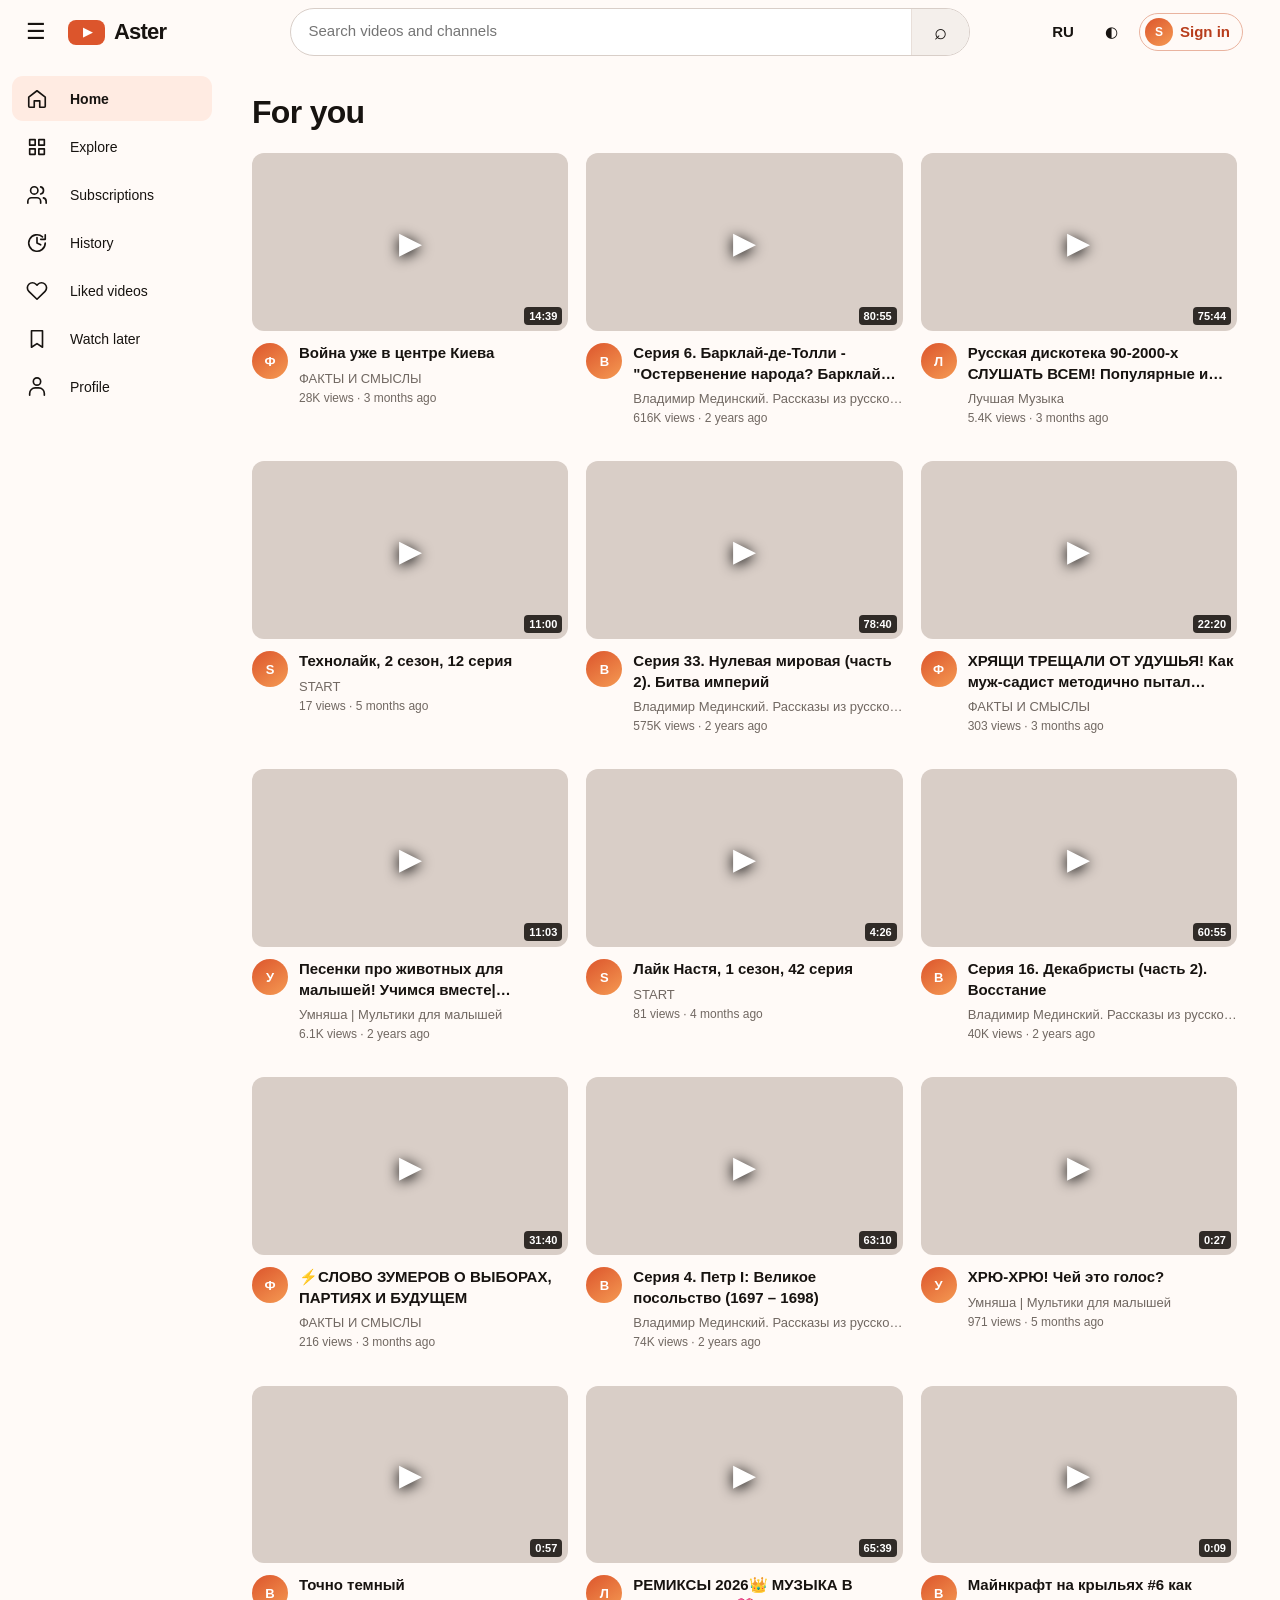
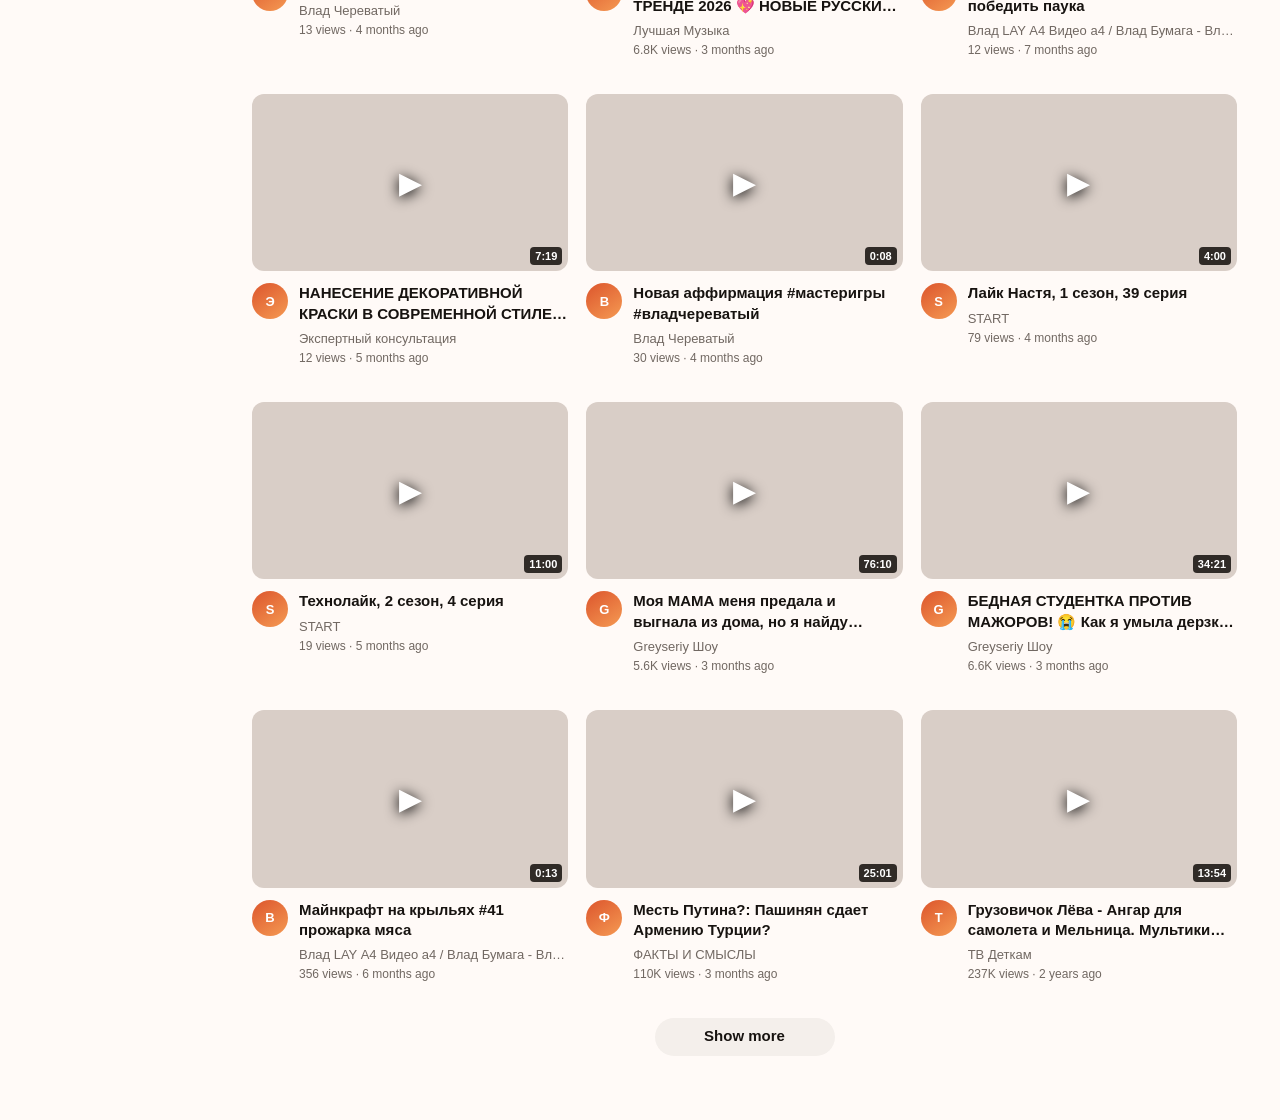
==== commit 326743c9: "Multiple changes" ====
--- a/src/remnawave_manager/data/disguises/02-aster-observatory/index.html
+++ b/src/remnawave_manager/data/disguises/02-aster-observatory/index.html
@@ -10,16 +10,13 @@
       http-equiv="Content-Security-Policy"
       content="default-src 'self'; img-src 'self' data: blob: https://pic.rtbcdn.ru https://pic.rutube.ru https://static.rutubelist.ru; media-src 'self' blob:; style-src 'self'; script-src 'self'; connect-src 'self' https://rutube.ru; frame-src https://rutube.ru; object-src 'none'; base-uri 'none'; form-action 'self'"
     />
-    <title>Астер Видео — истории, которым стоит уделить время</title>
+    <title>Aster — Главная</title>
     <link rel="icon" href="favicon.svg" type="image/svg+xml" />
     <link rel="stylesheet" href="styles.css" />
     <script type="module" src="app.js"></script>
   </head>
   <body>
     <div id="app" data-app="aster">
-      <main>
-        <p role="status">Загрузка Астер Видео… / Loading Aster Video…</p>
-      </main>
     </div>
     <div id="toast" role="status" hidden></div>
     <noscript
--- a/src/remnawave_manager/data/disguises/02-aster-observatory/styles.css
+++ b/src/remnawave_manager/data/disguises/02-aster-observatory/styles.css
@@ -170,7 +170,7 @@
   font-size: 14px;
   font-weight: 500;
 }
-.sidebar nav a > span:first-child { width: 22px; text-align: center; font-size: 21px; }
+.sidebar-icon { width: 22px; height: 22px; flex: none; }
 .sidebar nav a:hover { background: var(--soft); text-decoration: none; }
 .sidebar nav a.active { background: var(--accent-soft); font-weight: 700; }
 .sidebar-backdrop { display: none; }
@@ -419,3 +419,17 @@
 @media (prefers-reduced-motion: reduce) {
   *, *::before, *::after { animation: none !important; transition: none !important; scroll-behavior: auto !important; }
 }
+
+:root[data-theme="dark"] {
+  color-scheme: dark;
+  --page: #181513; --surface: #24201d; --soft: #302a25; --hover: #40372f;
+  --ink: #f3eae2; --muted: #b9aca1; --line: #493d33;
+  --accent: #f08b66; --accent-dark: #ffac89; --accent-soft: #4b2c20;
+}
+[data-theme="dark"] .top { background: var(--surface); }
+[data-theme="dark"] .primary { background: #b83d1c; color: #fff; }
+[data-theme="dark"] .chips button[aria-pressed="true"] { color: var(--page); }
+
+.logo { transition: color .18s ease; }
+.logo:is(:hover, :focus-visible) { color: var(--accent); text-decoration: none; }
+@media (prefers-reduced-motion: reduce) { .logo { transition: none; } }
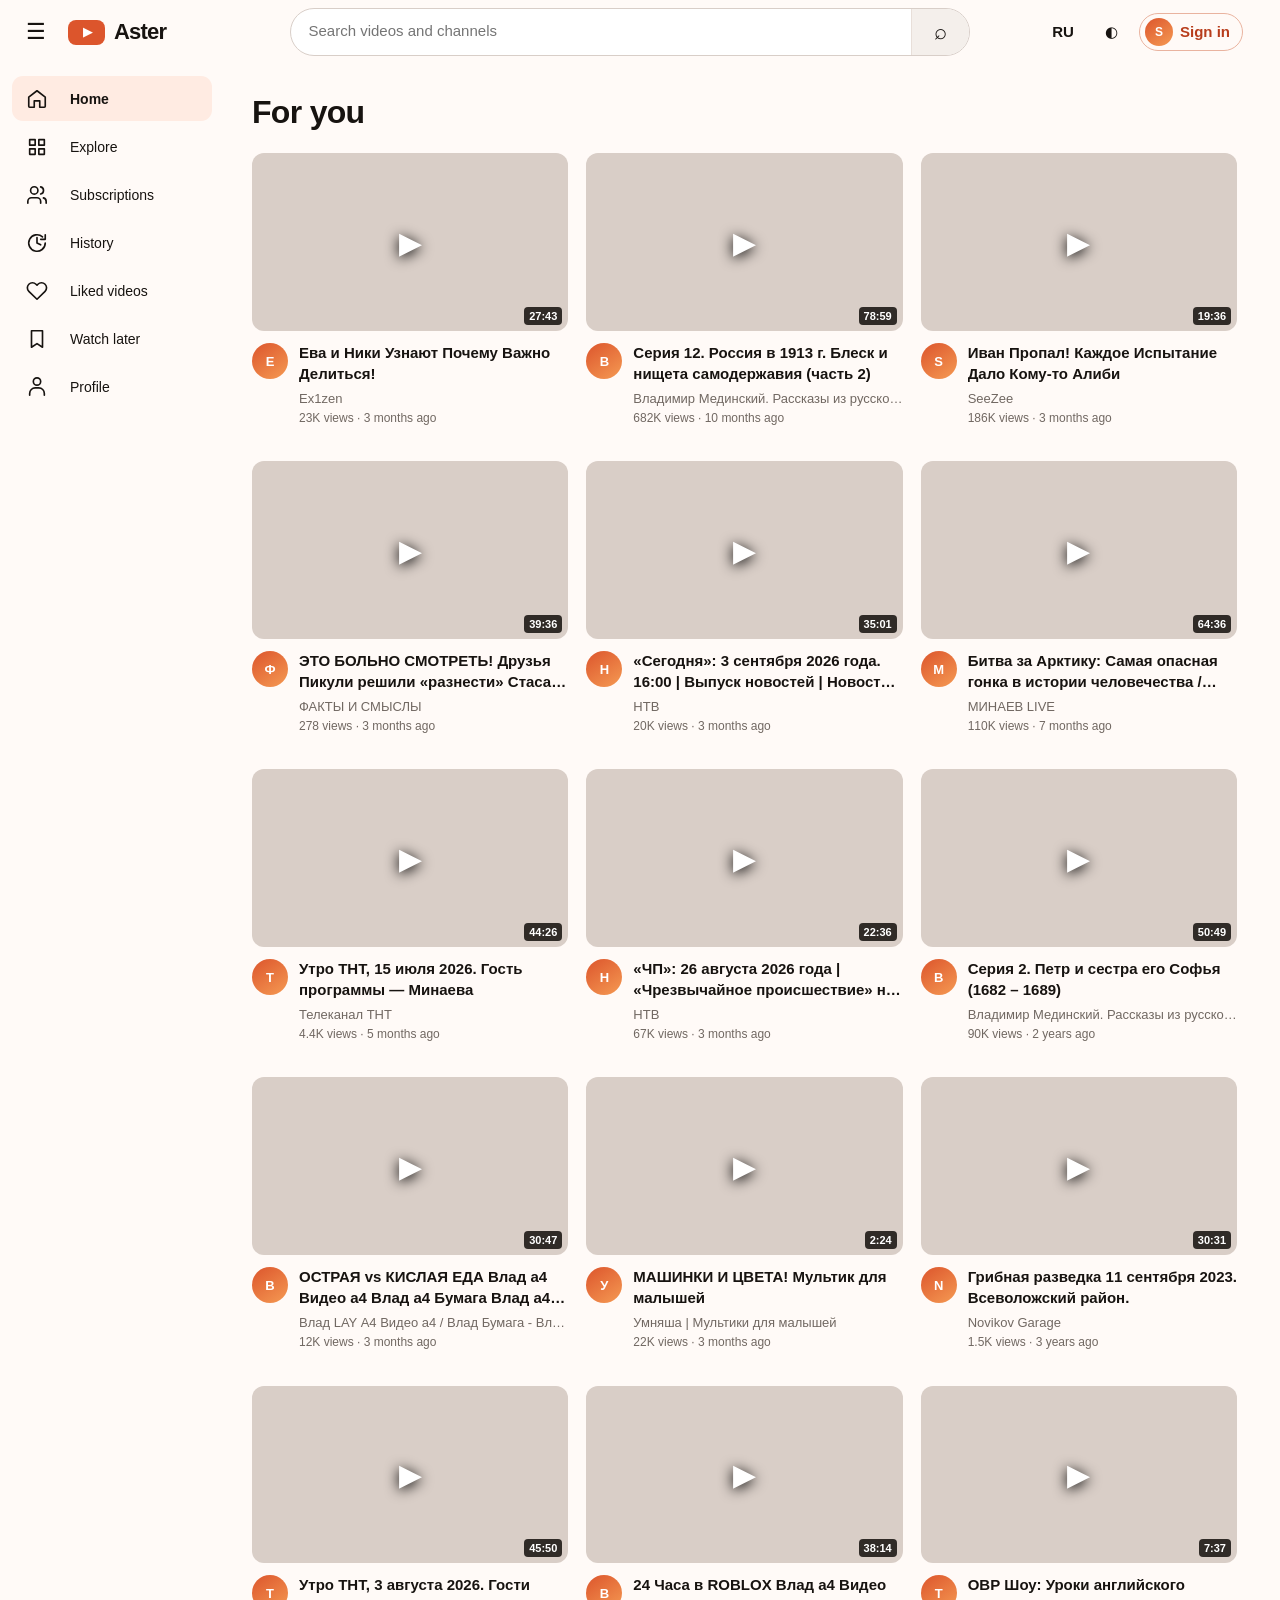
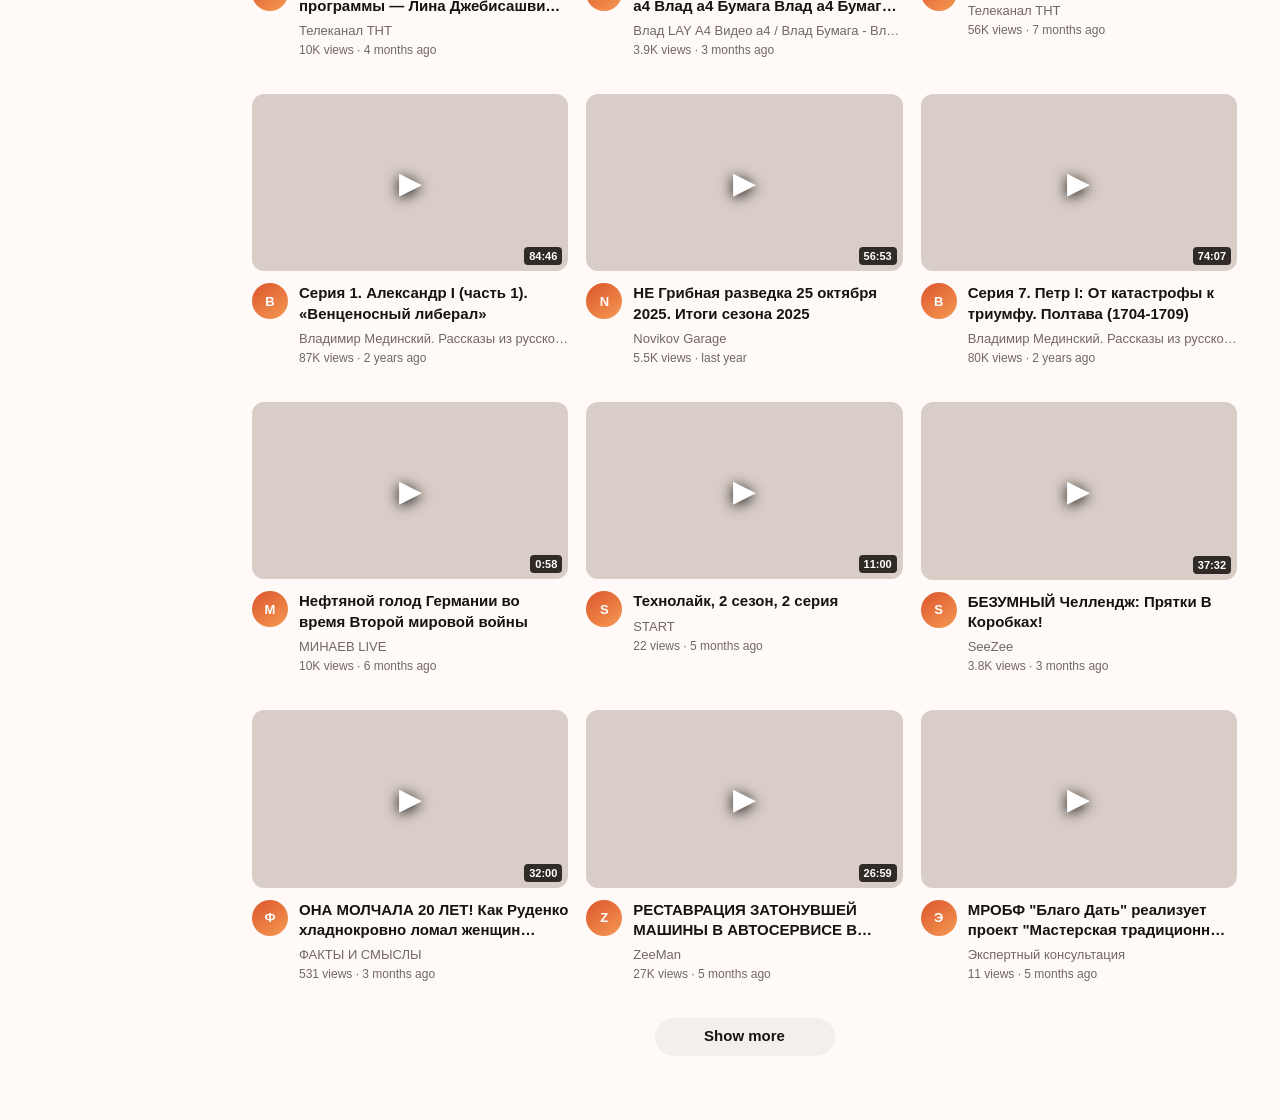
==== commit a6ba5ac7: "Fixing the network component of sites 1–7" ====
--- a/src/remnawave_manager/data/disguises/02-aster-observatory/index.html
+++ b/src/remnawave_manager/data/disguises/02-aster-observatory/index.html
@@ -8,7 +8,7 @@
     <meta name="theme-color" content="#f5f3ef" />
     <meta
       http-equiv="Content-Security-Policy"
-      content="default-src 'self'; img-src 'self' data: blob: https://pic.rtbcdn.ru https://pic.rutube.ru https://static.rutubelist.ru; media-src 'self' blob:; style-src 'self'; script-src 'self'; connect-src 'self' https://rutube.ru; frame-src https://rutube.ru; object-src 'none'; base-uri 'none'; form-action 'self'"
+      content="default-src 'self'; img-src 'self' data: blob:; media-src 'self' blob:; style-src 'self'; script-src 'self'; connect-src 'self' https://rutube.ru; frame-src https://rutube.ru; object-src 'none'; base-uri 'none'; form-action 'self'"
     />
     <title>Aster — Главная</title>
     <link rel="icon" href="favicon.svg" type="image/svg+xml" />
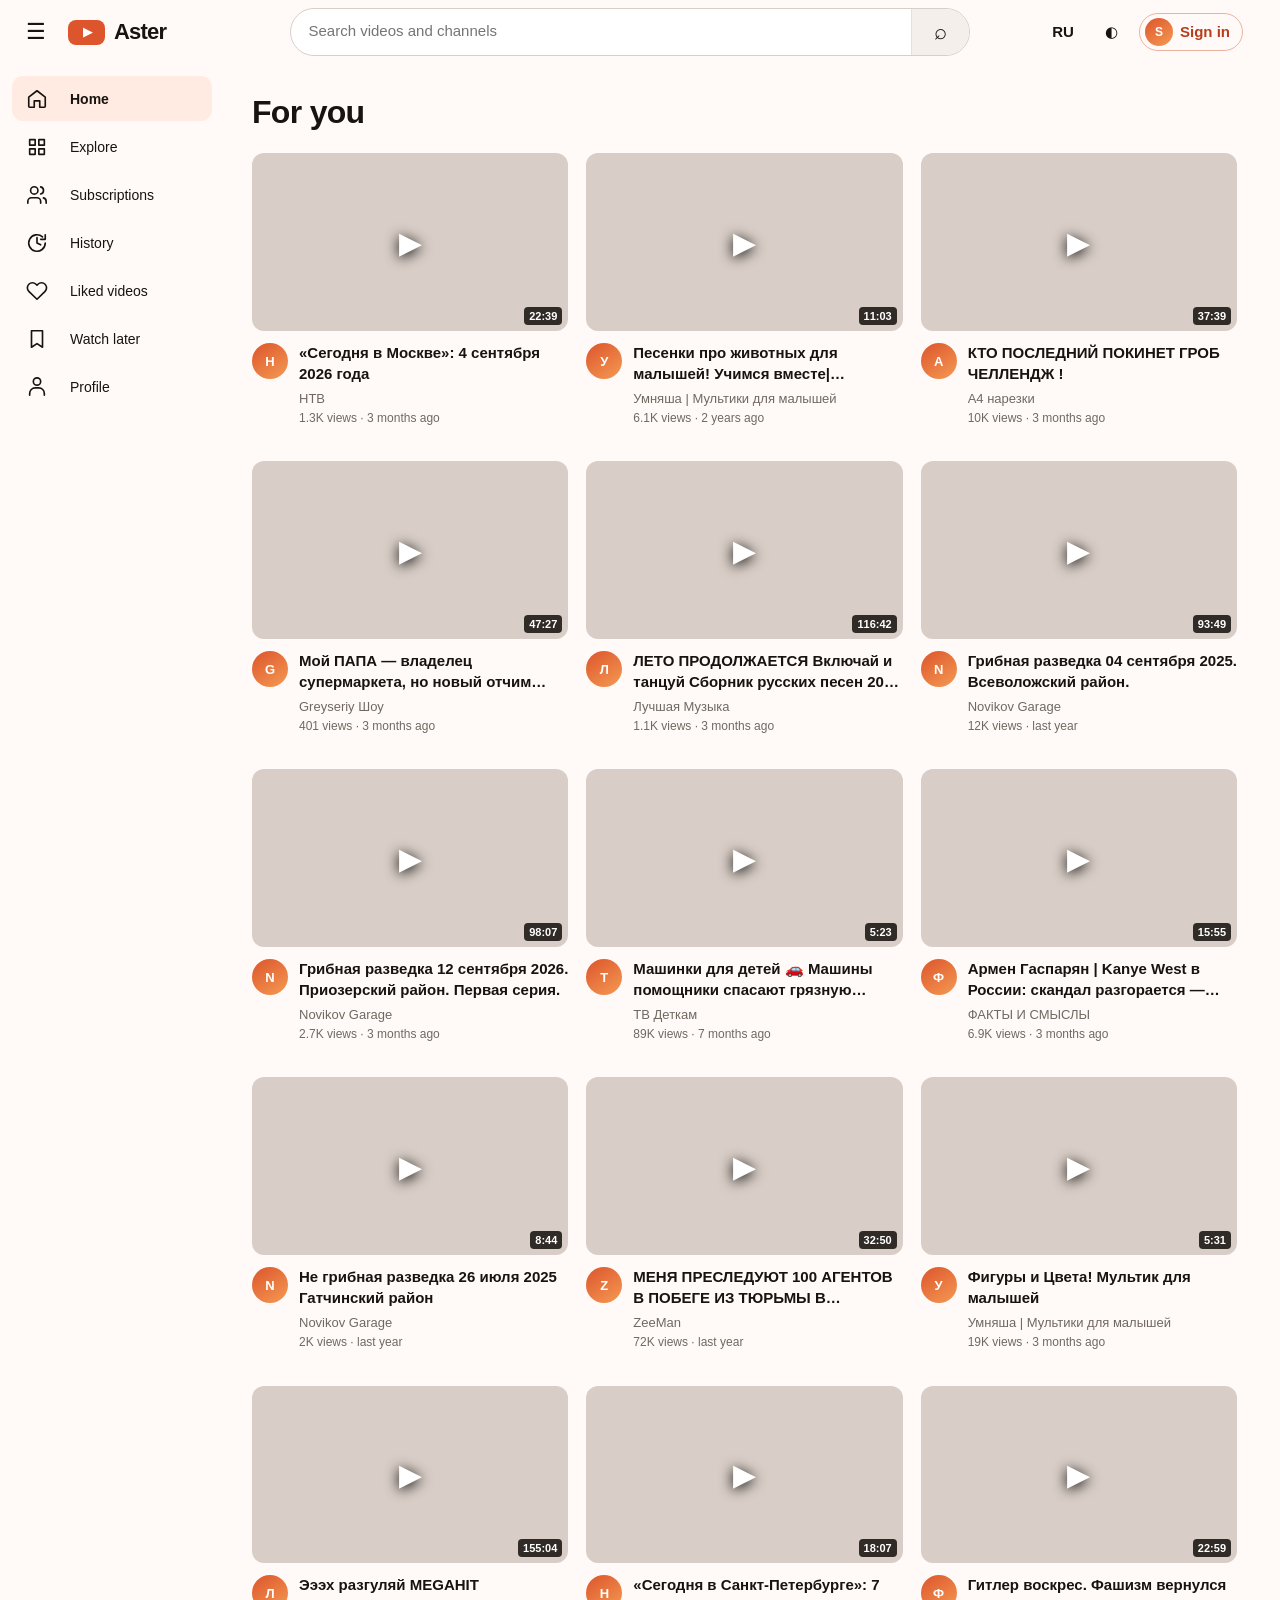
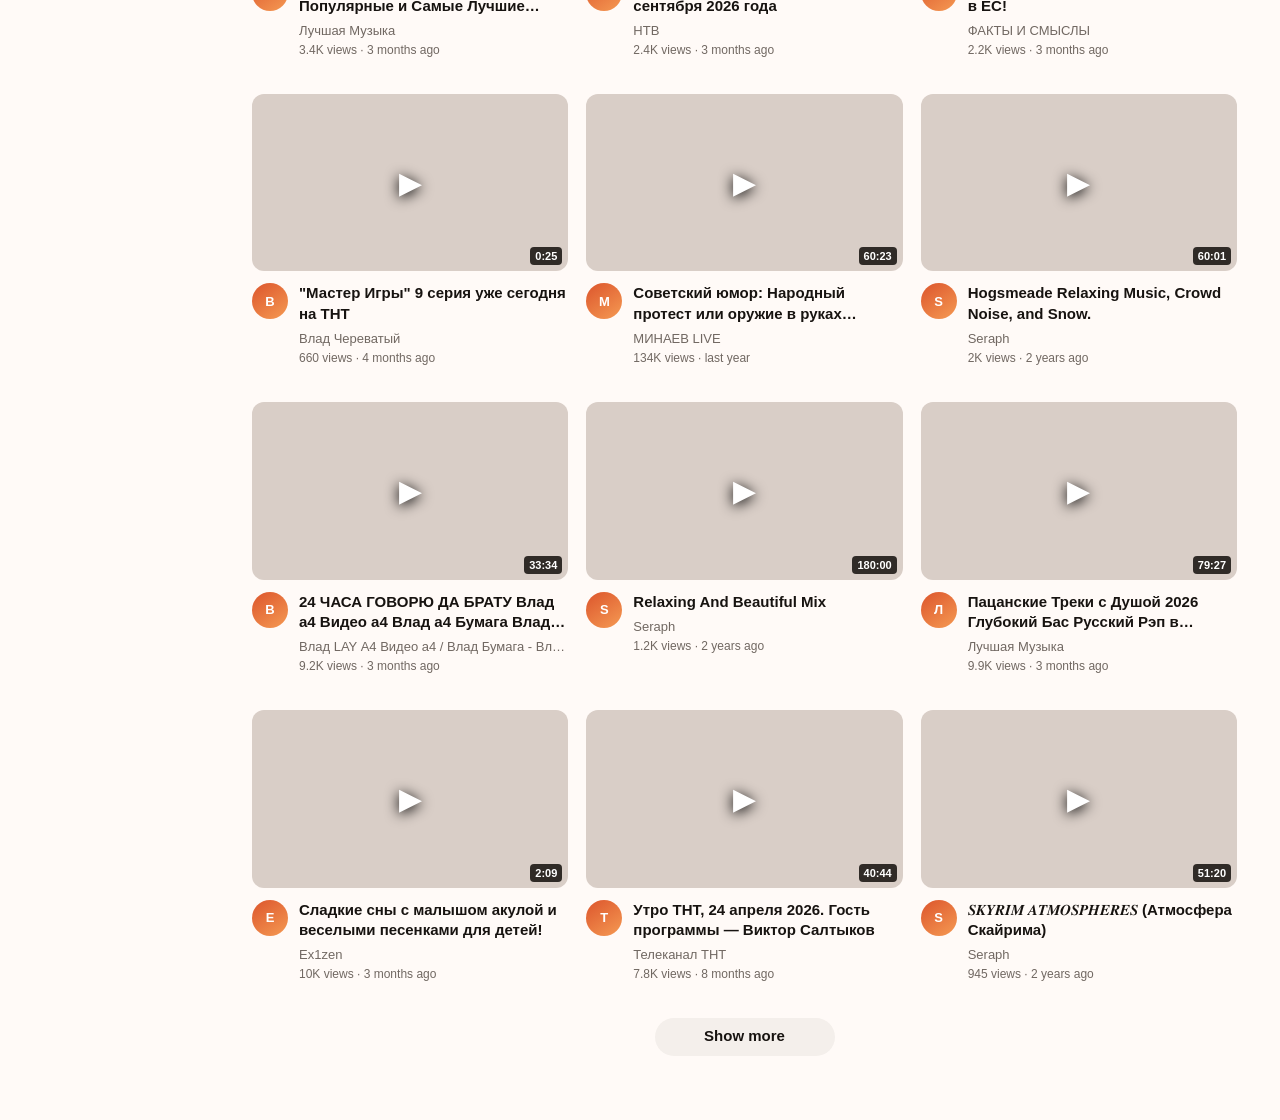
==== commit eed84ac1: "Numerous website changes and improvements" ====
--- a/src/remnawave_manager/data/disguises/02-aster-observatory/index.html
+++ b/src/remnawave_manager/data/disguises/02-aster-observatory/index.html
@@ -14,7 +14,8 @@
     <link rel="icon" href="favicon.svg" type="image/svg+xml" />
     <link rel="stylesheet" href="styles.css" />
     <script type="module" src="app.js"></script>
-  </head>
+    <link rel="stylesheet" href="../shared/feedback.css">
+</head>
   <body>
     <div id="app" data-app="aster">
     </div>
--- a/src/remnawave_manager/data/disguises/shared/feedback.css
+++ b/src/remnawave_manager/data/disguises/shared/feedback.css
@@ -0,0 +1,7 @@
+/* Shared feedback for sites 1–7. Colours follow each site's current theme. */
+a, a *, button, button * { text-decoration-line: none !important; }
+.ui-loading { display: inline-flex; align-items: center; justify-content: center; gap: .65em; vertical-align: middle; }
+.ui-loading[hidden] { display: none; }
+.ui-spinner { display: inline-block; box-sizing: border-box; width: 1.15em; height: 1.15em; flex: 0 0 1.15em; border: 2px solid currentColor; border-right-color: transparent; border-radius: 50%; animation: ui-spin .8s linear infinite; }
+@keyframes ui-spin { to { transform: rotate(360deg); } }
+@media (prefers-reduced-motion: reduce) { .ui-spinner { animation: none; } }
